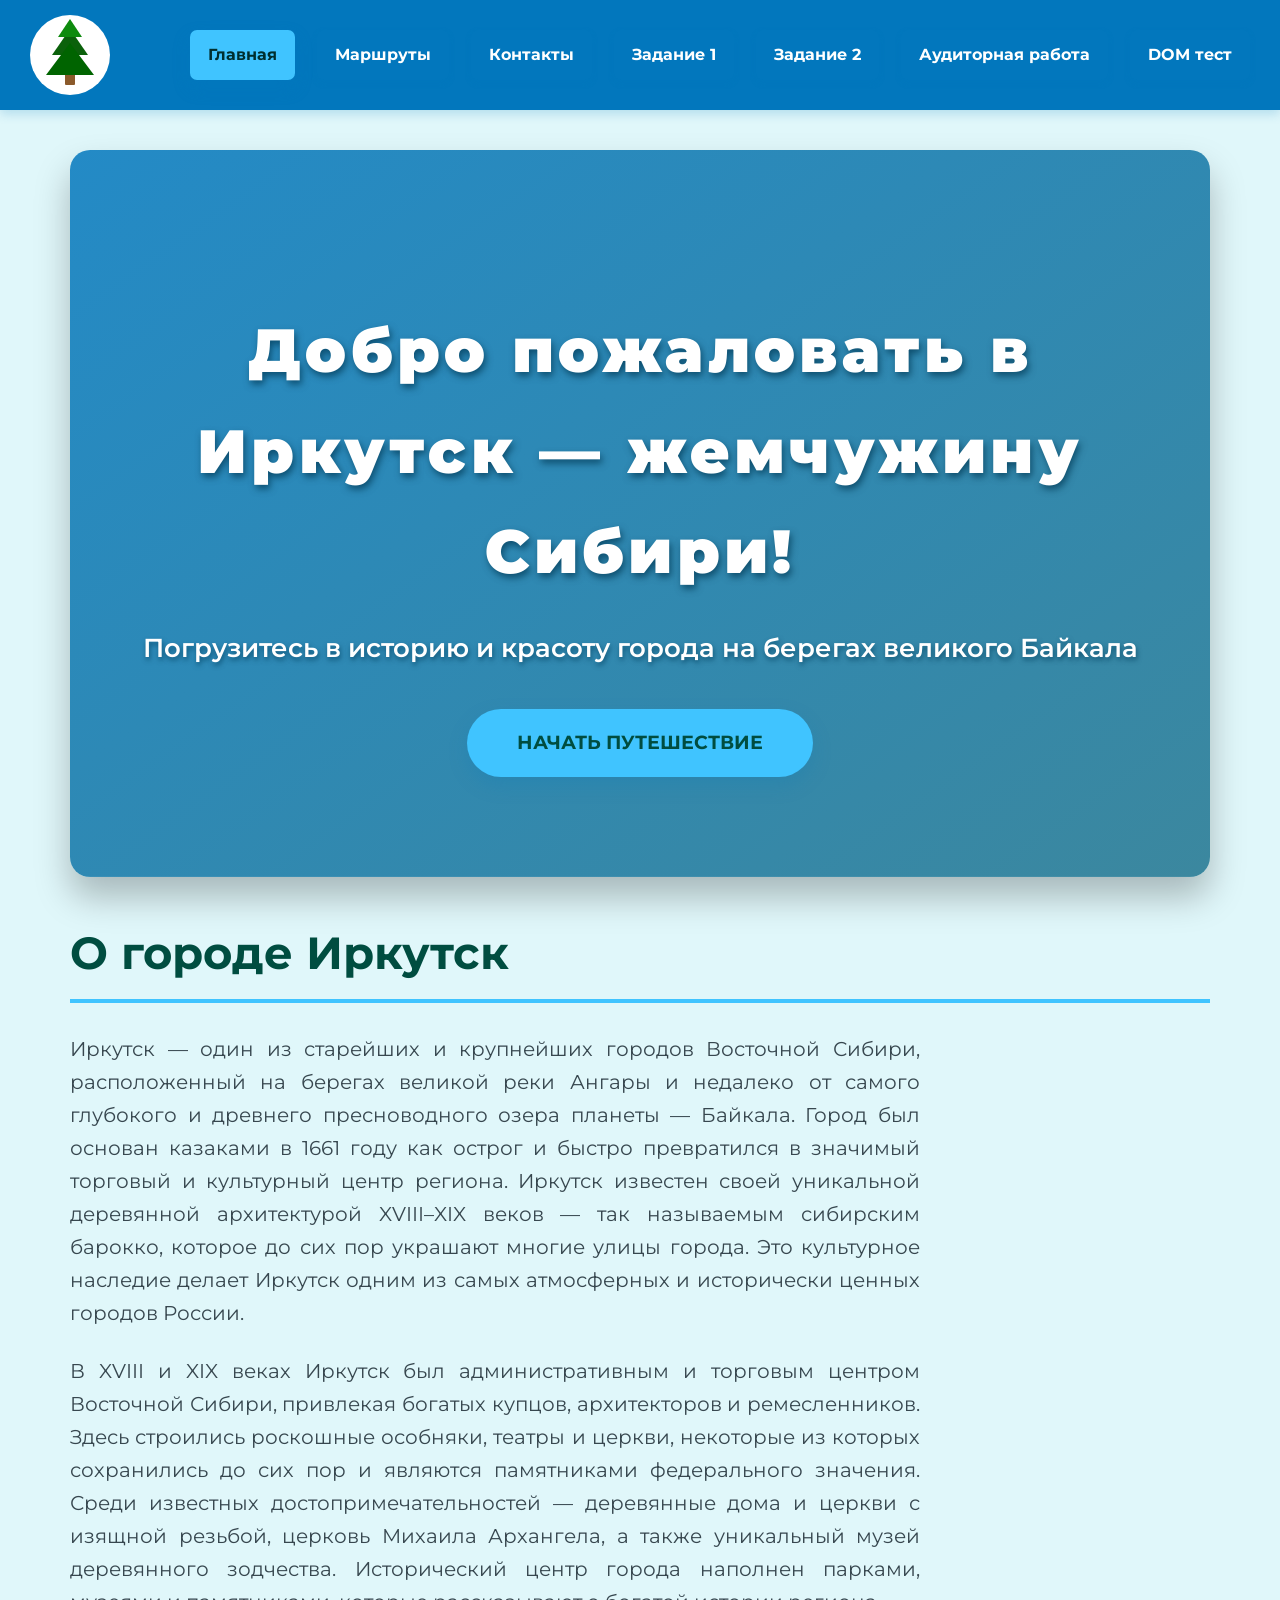
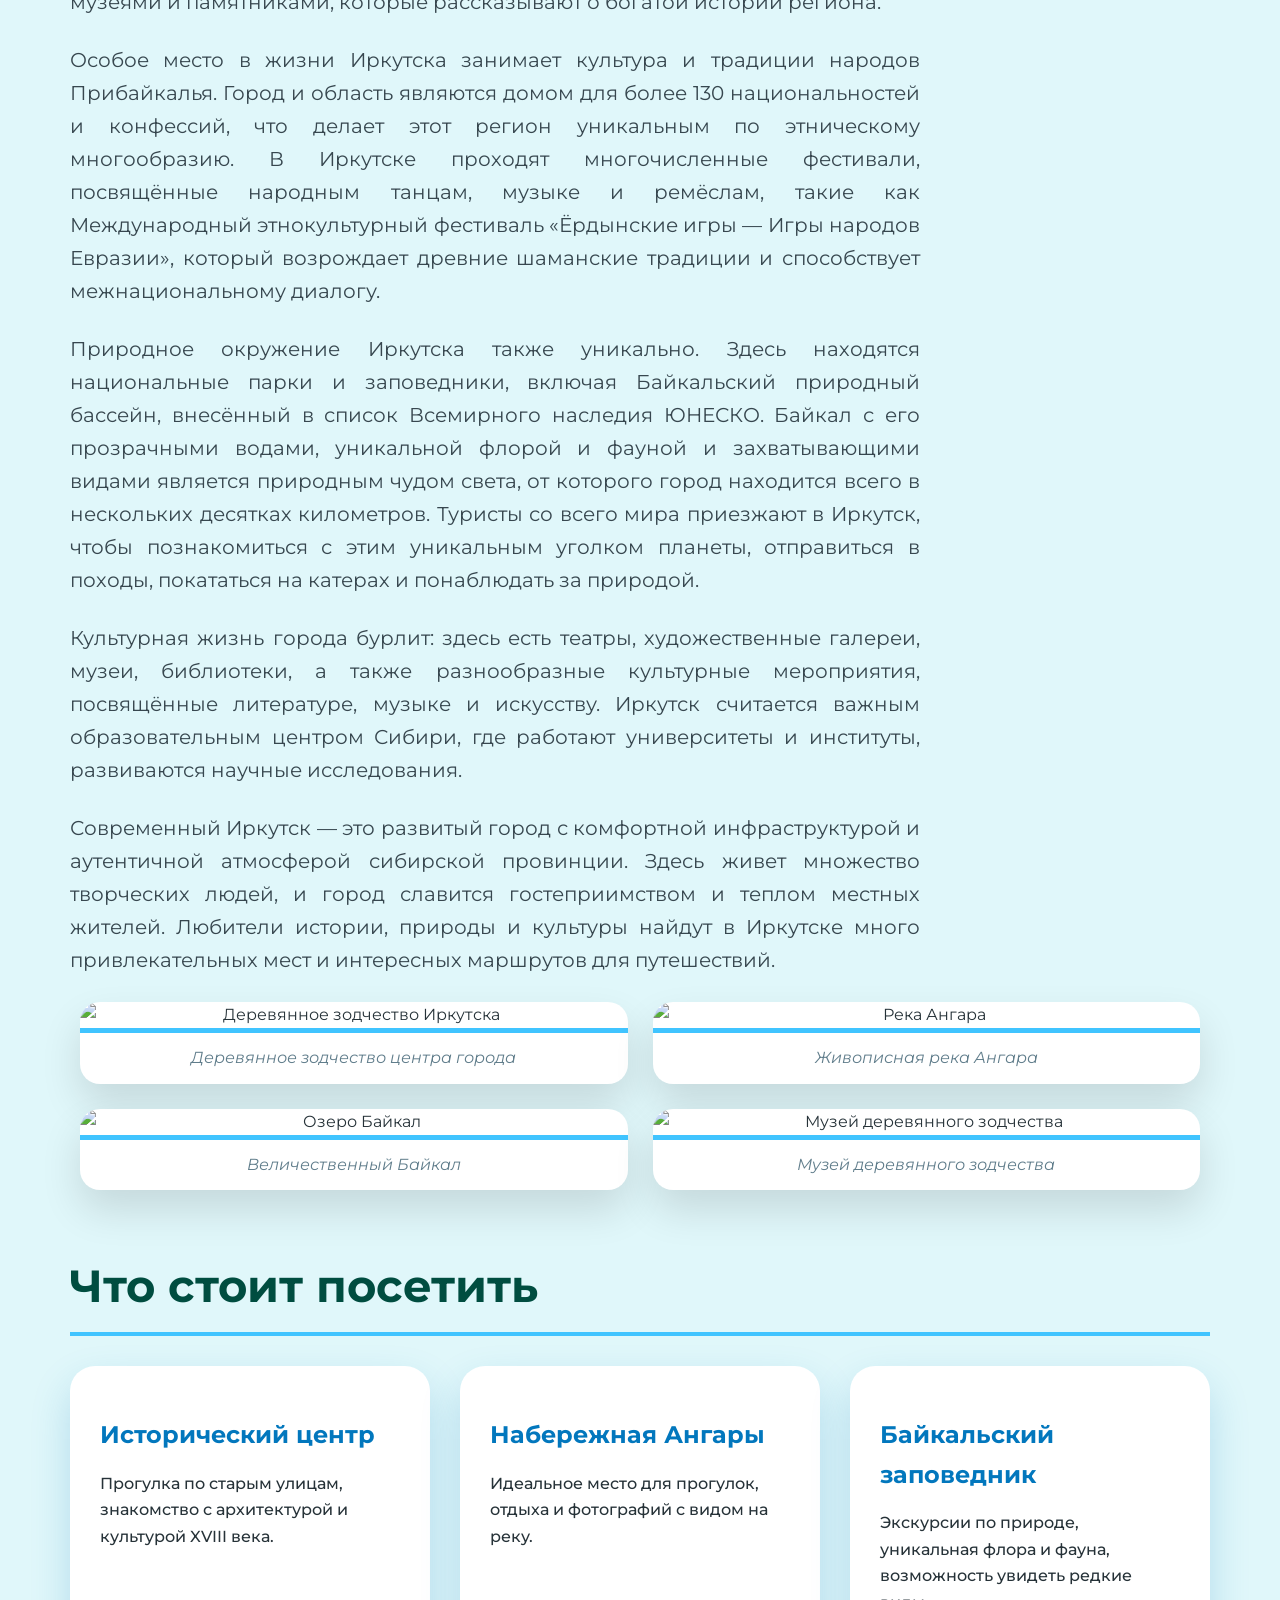
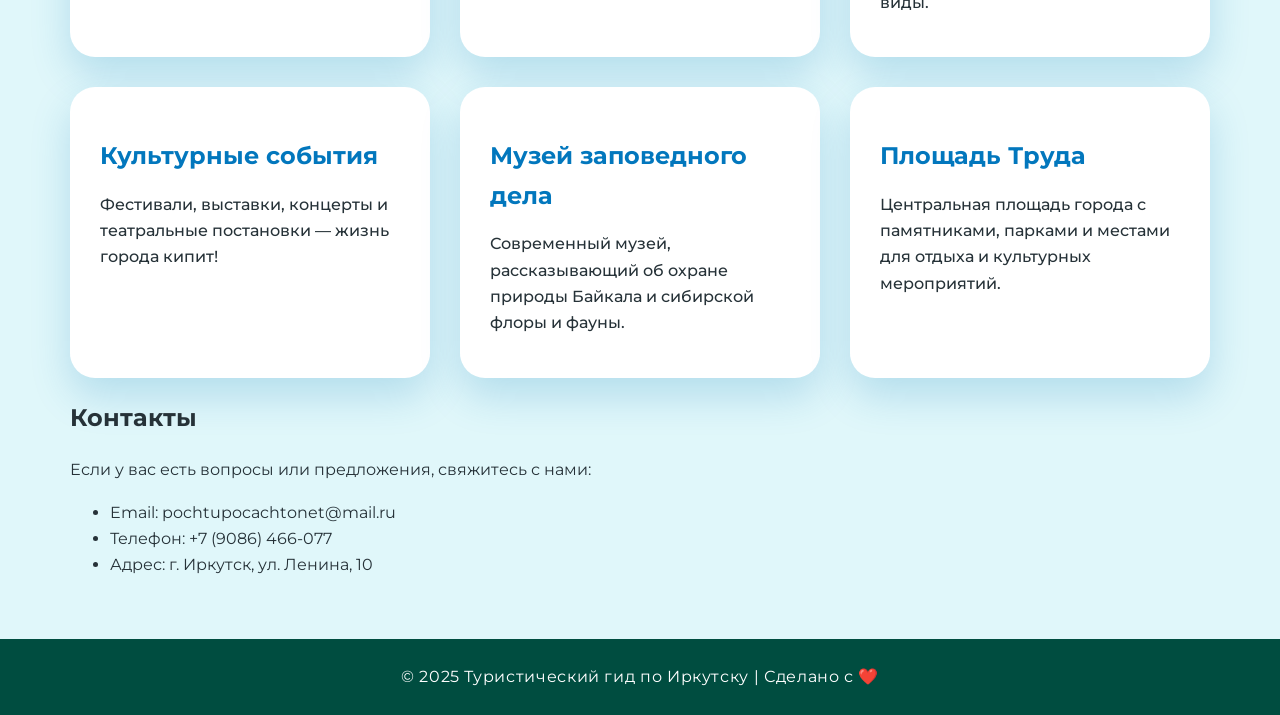
==== index.html @ 5d2752ff "Add files via upload" ====
<!DOCTYPE html>
<html lang="ru">
<head>
    <meta charset="UTF-8" />
    <meta name="viewport" content="width=device-width, initial-scale=1.0" />
    <title>Туристический гид по Иркутску</title>
    <link rel="stylesheet" href="style.css" />
    <link href="https://fonts.googleapis.com/css2?family=Montserrat:wght@400;700&display=swap" rel="stylesheet" />
</head>
<body>
    <header>
        <div class="logo" aria-label="Логотип - ёлка">
        <div class="top"></div>
        <div class="trunk"></div>
        </div>

        <nav>
            <a href="index.html" class="active">Главная</a>
            <a href="#attractions">Маршруты</a>
            <a href="#contacts">Контакты</a>
            <a href="zadanie1/index.html">Задание 1</a>
            <a href="zadanie2/index.html">Задание 2</a>
            <a href="Aud/Aud.html">Аудиторная работа</a>
            <a href="DOM/DOM.html">DOM тест</a>
        </nav>
    </header>
    
    <main>
        <section class="hero">
            <h1>Добро пожаловать в Иркутск — жемчужину Сибири!</h1>
            <p>Погрузитесь в историю и красоту города на берегах великого Байкала</p>
            <a href="#attractions" class="btn-primary">Начать путешествие</a>
        </section>
        
        <section class="intro-text">
            <h2>О городе Иркутск</h2>
            <p>Иркутск — один из старейших и крупнейших городов Восточной Сибири, расположенный на берегах великой реки Ангары и недалеко от самого глубокого и древнего пресноводного озера планеты — Байкала. Город был основан казаками в 1661 году как острог и быстро превратился в значимый торговый и культурный центр региона. Иркутск известен своей уникальной деревянной архитектурой XVIII–XIX веков — так называемым сибирским барокко, которое до сих пор украшают многие улицы города. Это культурное наследие делает Иркутск одним из самых атмосферных и исторически ценных городов России.</p>
            <p>В XVIII и XIX веках Иркутск был административным и торговым центром Восточной Сибири, привлекая богатых купцов, архитекторов и ремесленников. Здесь строились роскошные особняки, театры и церкви, некоторые из которых сохранились до сих пор и являются памятниками федерального значения. Среди известных достопримечательностей — деревянные дома и церкви с изящной резьбой, церковь Михаила Архангела, а также уникальный музей деревянного зодчества. Исторический центр города наполнен парками, музеями и памятниками, которые рассказывают о богатой истории региона.</p>
            <p>Особое место в жизни Иркутска занимает культура и традиции народов Прибайкалья. Город и область являются домом для более 130 национальностей и конфессий, что делает этот регион уникальным по этническому многообразию. В Иркутске проходят многочисленные фестивали, посвящённые народным танцам, музыке и ремёслам, такие как Международный этнокультурный фестиваль «Ёрдынские игры — Игры народов Евразии», который возрождает древние шаманские традиции и способствует межнациональному диалогу.</p>
            <p>Природное окружение Иркутска также уникально. Здесь находятся национальные парки и заповедники, включая Байкальский природный бассейн, внесённый в список Всемирного наследия ЮНЕСКО. Байкал с его прозрачными водами, уникальной флорой и фауной и захватывающими видами является природным чудом света, от которого город находится всего в нескольких десятках километров. Туристы со всего мира приезжают в Иркутск, чтобы познакомиться с этим уникальным уголком планеты, отправиться в походы, покататься на катерах и понаблюдать за природой.</p>
            <p>Культурная жизнь города бурлит: здесь есть театры, художественные галереи, музеи, библиотеки, а также разнообразные культурные мероприятия, посвящённые литературе, музыке и искусству. Иркутск считается важным образовательным центром Сибири, где работают университеты и институты, развиваются научные исследования.</p>
            <p>Современный Иркутск — это развитый город с комфортной инфраструктурой и аутентичной атмосферой сибирской провинции. Здесь живет множество творческих людей, и город славится гостеприимством и теплом местных жителей. Любители истории, природы и культуры найдут в Иркутске много привлекательных мест и интересных маршрутов для путешествий.</p> </section>
        
        <section id="attractions" class="image-gallery">
            <div class="image-wrapper">
                <img src="images/irkutsk_1.jpg" alt="Деревянное зодчество Иркутска" />
                <figcaption>Деревянное зодчество центра города</figcaption>
            </div>
            <div class="image-wrapper">
                <img src="images/angara_river.jpg" alt="Река Ангара" />
                <figcaption>Живописная река Ангара</figcaption>
            </div>
            <div class="image-wrapper">
                <img src="images/baikal_lake.jpg" alt="Озеро Байкал" />
                <figcaption>Величественный Байкал</figcaption>
            </div>
            <div class="image-wrapper">
                <img src="images/irkutsk_museum.jpg" alt="Музей деревянного зодчества" />
                <figcaption>Музей деревянного зодчества</figcaption>
            </div>
        </section>

        <section class="highlights">
            <h2>Что стоит посетить</h2>
            <div class="cards">
                <article class="card">
                    <h3>Исторический центр</h3>
                    <p>Прогулка по старым улицам, знакомство с архитектурой и культурой XVIII века.</p>
                </article>
                <article class="card">
                    <h3>Набережная Ангары</h3>
                    <p>Идеальное место для прогулок, отдыха и фотографий с видом на реку.</p>
                </article>
                <article class="card">
                    <h3>Байкальский заповедник</h3>
                    <p>Экскурсии по природе, уникальная флора и фауна, возможность увидеть редкие виды.</p>
                </article>
                <article class="card">
                    <h3>Культурные события</h3>
                    <p>Фестивали, выставки, концерты и театральные постановки — жизнь города кипит!</p>
                </article>
                <article class="card">
                    <h3>Музей заповедного дела</h3>
                    <p>Современный музей, рассказывающий об охране природы Байкала и сибирской флоры и фауны.</p>
                </article>
                <article class="card">
                    <h3>Площадь Труда</h3>
                    <p>Центральная площадь города с памятниками, парками и местами для отдыха и культурных мероприятий.</p>
                </article>
            </div>
        </section>

        <section id="contacts" class="contacts-section">
            <h2>Контакты</h2>
            <p>Если у вас есть вопросы или предложения, свяжитесь с нами:</p>
            <ul>
                <li>Email: pochtupocachtonet@mail.ru</li>
                <li>Телефон: +7 (9086) 466-077</li>
                <li>Адрес: г. Иркутск, ул. Ленина, 10</li>
            </ul>
        </section>
    </main>

    <footer>
        © 2025 Туристический гид по Иркутску | Сделано с ❤️
    </footer>
</body>
</html>
---- style.css ----
html {
    scroll-behavior: smooth;
}


:root {
    --color-primary: #0277bd;
    --color-primary-light: #40c4ff;
    --color-secondary: #004d40;
    --color-background: #e0f7fa;
    --color-white: #ffffff;
    --shadow-light: rgba(2, 119, 189, 0.2);
    --shadow-strong: rgba(2, 119, 189, 0.4);
}

body {
    font-family: 'Montserrat', sans-serif;
    background: var(--color-background);
    margin: 0; 
    padding: 0;
    color: #263238;
    line-height: 1.65;
}

header {
    background: var(--color-primary);
    color: var(--color-white);
    padding: 15px 30px;
    position: sticky;
    top: 0;
    display: flex;
    justify-content: space-between;
    align-items: center;
    box-shadow: 0 4px 10px var(--shadow-light);
    transition: background-color 0.3s ease;
    z-index: 10;
}

header.scrolled {
    background-color: #01579b;
    box-shadow: 0 8px 15px var(--shadow-strong);
}

.logo {
    width: 80px;
    height: 80px;
    flex-shrink: 0;
    position: relative;
    background: white;
    border-radius: 50%;
    display: flex;
    justify-content: center;
    align-items: center;
}

.logo::before {
    content: '';
    position: absolute;
    left: 50%;
    bottom: 20px;
    transform: translateX(-50%);
    border-left: 24px solid transparent;
    border-right: 24px solid transparent;
    border-bottom: 32px solid #006400;
    z-index: 3;
}

.logo::after {
    content: '';
    position: absolute;
    left: 50%;
    bottom: 40px;
    transform: translateX(-50%);
    border-left: 18px solid transparent;
    border-right: 18px solid transparent;
    border-bottom: 26px solid #0b610b;
    z-index: 2;
}

.logo .top {
    position: absolute;
    left: 50%;
    bottom: 58px;
    transform: translateX(-50%);
    width: 0;
    height: 0;
    border-left: 12px solid transparent;
    border-right: 12px solid transparent;
    border-bottom: 18px solid #0e8b0e;
    z-index: 4;
}

.logo .trunk {
    position: absolute;
    left: 50%;
    bottom: 10px;
    transform: translateX(-50%);
    width: 10px;
    height: 16px;
    background: #8b5a2b;
    border-radius: 1px;
    z-index: 1;
}

nav {
    display: flex;
    gap: 22px;
}

nav a {
    color: var(--color-white);
    text-decoration: none;
    font-weight: 700;
    padding: 12px 18px;
    border-radius: 7px;
    box-shadow: 0 3px 6px var(--shadow-light);
    transition: background-color 0.3s ease, box-shadow 0.3s ease;
}

nav a:hover, nav a.active {
    background: var(--color-primary-light);
    box-shadow: 0 8px 16px var(--shadow-strong);
    color: #002f2f;
}

main {
    max-width: 1140px;
    margin: 40px auto;
    padding: 0 25px;
}

.hero {
    background-image: linear-gradient(145deg, rgba(2,119,189,0.85), rgba(4,98,128,0.75)), url('images/baikal_lake.jpg');
    background-size: cover;
    background-position: center;
    border-radius: 20px;
    color: var(--color-white);
    padding: 100px 40px;
    text-align: center;
    box-shadow: 0 20px 35px rgba(0, 0, 0, 0.25);
    margin-bottom: 40px;
}

.hero h1 {
    font-size: 3.8rem;
    font-weight: 900;
    letter-spacing: 0.07em;
    margin-bottom: 20px;
    text-shadow: 2px 4px 7px rgba(2, 55, 83, 0.7);
}

.hero p {
    font-size: 1.6rem;
    font-weight: 600;
    margin-bottom: 40px;
    text-shadow: 1.5px 3px 5px rgba(3, 63, 94, 0.7);
}

.btn-primary {
    background-color: var(--color-primary-light);
    color: #004d40;
    padding: 18px 50px;
    font-size: 1.2rem;
    font-weight: 700;
    border-radius: 90px;
    box-shadow: 0 8px 20px var(--shadow-light);
    text-transform: uppercase;
    transition: background-color 0.3s ease, box-shadow 0.3s ease;
    text-decoration: none;
    display: inline-block;
}

.btn-primary:hover {
    background-color: #0091ea;
    box-shadow: 0 12px 30px rgba(0, 145, 234, 0.6);
}

.intro-text h2, .highlights h2 {
    font-size: 2.8rem;
    color: var(--color-secondary);
    border-bottom: 4px solid var(--color-primary-light);
    padding-bottom: 8px;
    margin-bottom: 30px;
}
.intro-text p {
    font-size: 1.25rem;
    max-width: 850px;
    margin-bottom: 25px;
    text-align: justify;
    color: #37474f;
}

.image-gallery {
    display: flex;
    flex-wrap: wrap;
    gap: 25px;
    justify-content: center;
    margin-bottom: 60px;
}

.image-wrapper {
    width: 48%;
    border-radius: 20px;
    overflow: hidden;
    box-shadow: 0 20px 40px rgba(0,0,0,0.12);
    background: white;
    text-align: center;
    transition: transform 0.35s ease;
}

.image-wrapper:hover {
    transform: scale(1.04);
}

.image-wrapper img {
    width: 100%;
    display: block;
    border-bottom: 5px solid var(--color-primary-light);
}

.image-wrapper figcaption {
    padding: 12px 0;
    font-style: italic;
    font-size: 1rem;
    color: #607d8b;
}

.highlights .cards {
    display: grid;
    grid-template-columns: repeat(auto-fit, minmax(280px, 1fr));
    gap: 30px;
}

.card {
    background-color: var(--color-white);
    border-radius: 25px;
    box-shadow: 0 18px 40px rgba(0, 121, 184, 0.2);
    padding: 25px 30px;
    font-weight: 500;
    color: #263238;
    transition: box-shadow 0.3s ease, transform 0.3s ease;
}

.card:hover {
    transform: translateY(-8px);
    box-shadow: 0 28px 60px rgba(0, 121, 184, 0.35);
}

.card h3 {
    font-weight: 700;
    font-size: 1.5rem;
    margin-bottom: 15px;
    color: var(--color-primary);
}

footer {
    background-color: var(--color-secondary);
    color: var(--color-white);
    text-align: center;
    padding: 25px 10px;
    font-size: 1rem;
    letter-spacing: 0.04em;
    margin-top: 60px;
}

@media (max-width: 768px) {
    .logo {
        transform: scale(0.85);
    }
    
    header {
        padding: 12px 20px;
        flex-wrap: wrap;
        gap: 10px;
    }
    
    nav {
        flex-wrap: wrap;
        justify-content: center;
        gap: 10px;
    }
    
    nav a {
        padding: 10px 15px;
        font-size: 0.9rem;
    }
    
    .hero {
        padding: 60px 25px;
        border-radius: 15px;
        margin: 0 5px;
    }
    
    .hero h1 {
        font-size: clamp(2rem, 5vw, 2.5rem);
    }
    
    .hero p {
        font-size: clamp(1.1rem, 4vw, 1.3rem);
    }
    
    .btn-primary {
        padding: 15px 30px;
        font-size: 1rem;
    }
    
    main {
        padding: 0 15px;
        margin: 20px auto;
    }
    
    .intro-text h2, .highlights h2 {
        font-size: clamp(1.8rem, 6vw, 2.2rem);
    }
    
    .image-wrapper {
        width: 100%;
    }
    
    .highlights .cards {
        grid-template-columns: 1fr;
        gap: 20px;
    }
    
    .card {
        padding: 20px;
    }
}

@media (max-width: 480px) {
    .logo {
        transform: scale(0.72);
    }
    
    header {
        flex-direction: column;
        gap: 15px;
        padding: 15px;
    }
    
    nav {
        order: 3;
        width: 100%;
        justify-content: center;
    }
    
    .hero {
        padding: 40px 20px;
        margin: 0 10px;
    }
    
    footer {
        padding: 20px 15px;
        font-size: 0.9rem;
    }
}

@media (max-width: 360px) {
    .logo {
        transform: scale(0.65);
    }
    
    nav {
        gap: 8px;
    }
    
    nav a {
        padding: 8px 12px;
        font-size: 0.85rem;
    }
}
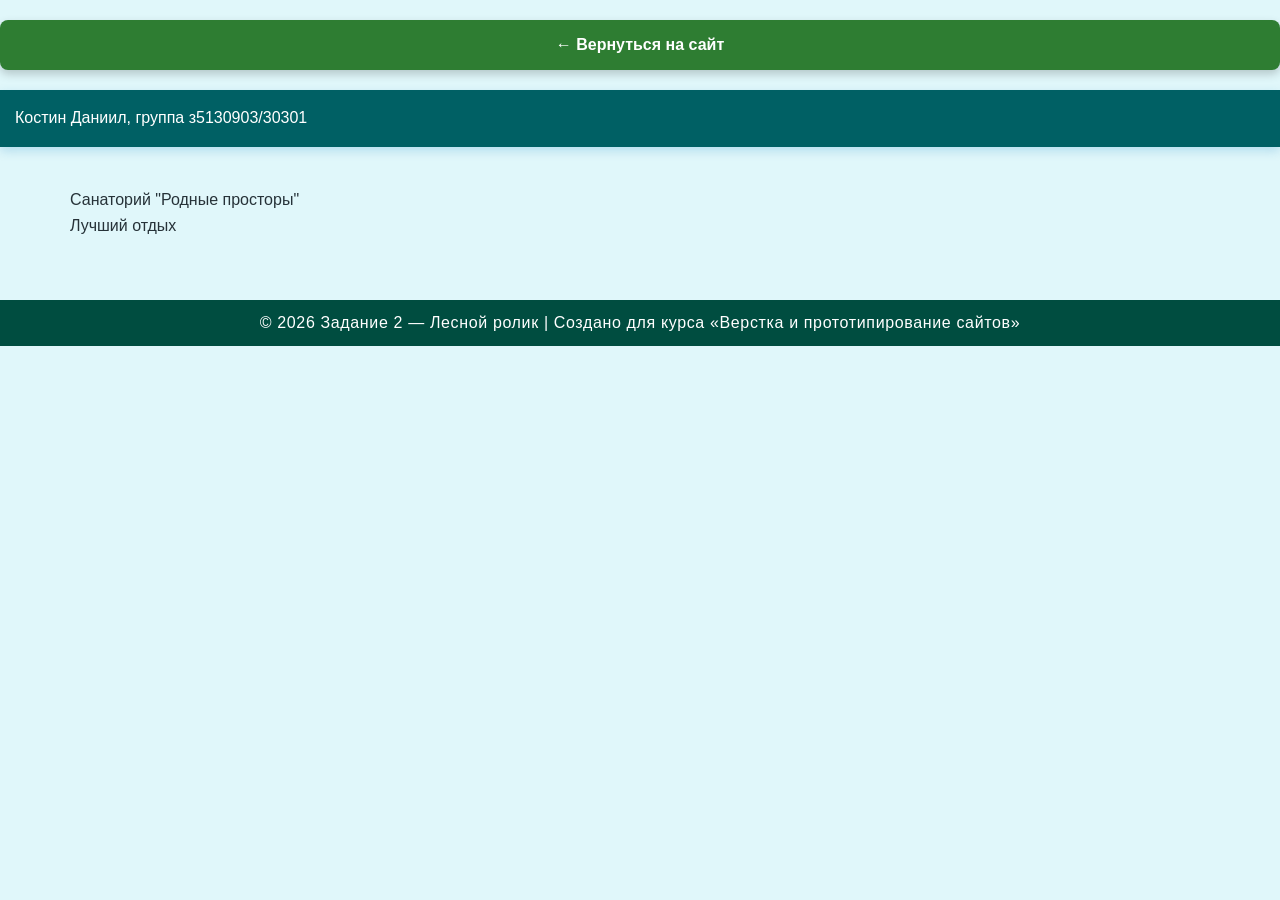
==== commit 08015595: "zadanie_3_index.html" ====
--- a/index.html
+++ b/index.html
@@ -1,108 +1,82 @@
 <!DOCTYPE html>
 <html lang="ru">
 <head>
-    <meta charset="UTF-8" />
-    <meta name="viewport" content="width=device-width, initial-scale=1.0" />
-    <title>Туристический гид по Иркутску</title>
-    <link rel="stylesheet" href="style.css" />
-    <link href="https://fonts.googleapis.com/css2?family=Montserrat:wght@400;700&display=swap" rel="stylesheet" />
+  <meta charset="UTF-8" />
+  <meta name="viewport" content="width=device-width, initial-scale=1.0" />
+  <title>Задание 2 — Лесной ролик</title>
+  
+  <!-- ========== СТИЛИ ДЛЯ КНОПКИ ВОЗВРАТА ========== -->
+  <style>
+    /* Кнопка возврата на главную страницу (такой же стиль как в задании 1) */
+    .back-button {
+      display: block;                    /* Чтобы занимала всю ширину */
+      margin: 20px auto;                 /* Центрирование по горизонтали */
+      padding: 12px 24px;                /* Внутренние отступы */
+      background: #2e7d32;                /* Темно-зеленый */
+      color: white;                       /* Белый текст */
+      text-decoration: none;              /* Убираем подчеркивание */
+      font-weight: 700;                   /* Жирный */
+      border-radius: 8px;                 /* Скругление */
+      text-align: center;                 /* Текст по центру */
+      box-shadow: 0 4px 10px rgba(0, 0, 0, 0.2);  /* Тень */
+      transition: background 0.3s ease;   /* Плавное изменение */
+    }
+    .back-button:hover {
+      background: #1b5e20;                /* Темнее при наведении */
+    }
+  </style>
+  
+  <!-- Подключаем внешний CSS-файл со всеми стилями сцены -->
+  <link rel="stylesheet" href="style.css" />
 </head>
+
 <body>
-    <header>
-        <div class="logo" aria-label="Логотип - ёлка">
-        <div class="top"></div>
-        <div class="trunk"></div>
-        </div>
+  <!-- КНОПКА ВОЗВРАТА НА ГЛАВНУЮ -->
+  <a href="../index.html" class="back-button">← Вернуться на сайт</a>
 
-        <nav>
-            <a href="index.html" class="active">Главная</a>
-            <a href="#attractions">Маршруты</a>
-            <a href="#contacts">Контакты</a>
-            <a href="zadanie1/index.html">Задание 1</a>
-            <a href="zadanie2/index.html">Задание 2</a>
-            <a href="Aud/Aud.html">Аудиторная работа</a>
-            <a href="DOM/DOM.html">DOM тест</a>
-        </nav>
-    </header>
-    
-    <main>
-        <section class="hero">
-            <h1>Добро пожаловать в Иркутск — жемчужину Сибири!</h1>
-            <p>Погрузитесь в историю и красоту города на берегах великого Байкала</p>
-            <a href="#attractions" class="btn-primary">Начать путешествие</a>
-        </section>
-        
-        <section class="intro-text">
-            <h2>О городе Иркутск</h2>
-            <p>Иркутск — один из старейших и крупнейших городов Восточной Сибири, расположенный на берегах великой реки Ангары и недалеко от самого глубокого и древнего пресноводного озера планеты — Байкала. Город был основан казаками в 1661 году как острог и быстро превратился в значимый торговый и культурный центр региона. Иркутск известен своей уникальной деревянной архитектурой XVIII–XIX веков — так называемым сибирским барокко, которое до сих пор украшают многие улицы города. Это культурное наследие делает Иркутск одним из самых атмосферных и исторически ценных городов России.</p>
-            <p>В XVIII и XIX веках Иркутск был административным и торговым центром Восточной Сибири, привлекая богатых купцов, архитекторов и ремесленников. Здесь строились роскошные особняки, театры и церкви, некоторые из которых сохранились до сих пор и являются памятниками федерального значения. Среди известных достопримечательностей — деревянные дома и церкви с изящной резьбой, церковь Михаила Архангела, а также уникальный музей деревянного зодчества. Исторический центр города наполнен парками, музеями и памятниками, которые рассказывают о богатой истории региона.</p>
-            <p>Особое место в жизни Иркутска занимает культура и традиции народов Прибайкалья. Город и область являются домом для более 130 национальностей и конфессий, что делает этот регион уникальным по этническому многообразию. В Иркутске проходят многочисленные фестивали, посвящённые народным танцам, музыке и ремёслам, такие как Международный этнокультурный фестиваль «Ёрдынские игры — Игры народов Евразии», который возрождает древние шаманские традиции и способствует межнациональному диалогу.</p>
-            <p>Природное окружение Иркутска также уникально. Здесь находятся национальные парки и заповедники, включая Байкальский природный бассейн, внесённый в список Всемирного наследия ЮНЕСКО. Байкал с его прозрачными водами, уникальной флорой и фауной и захватывающими видами является природным чудом света, от которого город находится всего в нескольких десятках километров. Туристы со всего мира приезжают в Иркутск, чтобы познакомиться с этим уникальным уголком планеты, отправиться в походы, покататься на катерах и понаблюдать за природой.</p>
-            <p>Культурная жизнь города бурлит: здесь есть театры, художественные галереи, музеи, библиотеки, а также разнообразные культурные мероприятия, посвящённые литературе, музыке и искусству. Иркутск считается важным образовательным центром Сибири, где работают университеты и институты, развиваются научные исследования.</p>
-            <p>Современный Иркутск — это развитый город с комфортной инфраструктурой и аутентичной атмосферой сибирской провинции. Здесь живет множество творческих людей, и город славится гостеприимством и теплом местных жителей. Любители истории, природы и культуры найдут в Иркутске много привлекательных мест и интересных маршрутов для путешествий.</p> </section>
-        
-        <section id="attractions" class="image-gallery">
-            <div class="image-wrapper">
-                <img src="images/irkutsk_1.jpg" alt="Деревянное зодчество Иркутска" />
-                <figcaption>Деревянное зодчество центра города</figcaption>
-            </div>
-            <div class="image-wrapper">
-                <img src="images/angara_river.jpg" alt="Река Ангара" />
-                <figcaption>Живописная река Ангара</figcaption>
-            </div>
-            <div class="image-wrapper">
-                <img src="images/baikal_lake.jpg" alt="Озеро Байкал" />
-                <figcaption>Величественный Байкал</figcaption>
-            </div>
-            <div class="image-wrapper">
-                <img src="images/irkutsk_museum.jpg" alt="Музей деревянного зодчества" />
-                <figcaption>Музей деревянного зодчества</figcaption>
-            </div>
-        </section>
+  <!-- ШАПКА С ИНФОРМАЦИЕЙ О СТУДЕНТЕ -->
+  <header style="text-align: center; padding: 15px; background: #006064; color: white;">
+    Костин Даниил, группа з5130903/30301
+  </header>
 
-        <section class="highlights">
-            <h2>Что стоит посетить</h2>
-            <div class="cards">
-                <article class="card">
-                    <h3>Исторический центр</h3>
-                    <p>Прогулка по старым улицам, знакомство с архитектурой и культурой XVIII века.</p>
-                </article>
-                <article class="card">
-                    <h3>Набережная Ангары</h3>
-                    <p>Идеальное место для прогулок, отдыха и фотографий с видом на реку.</p>
-                </article>
-                <article class="card">
-                    <h3>Байкальский заповедник</h3>
-                    <p>Экскурсии по природе, уникальная флора и фауна, возможность увидеть редкие виды.</p>
-                </article>
-                <article class="card">
-                    <h3>Культурные события</h3>
-                    <p>Фестивали, выставки, концерты и театральные постановки — жизнь города кипит!</p>
-                </article>
-                <article class="card">
-                    <h3>Музей заповедного дела</h3>
-                    <p>Современный музей, рассказывающий об охране природы Байкала и сибирской флоры и фауны.</p>
-                </article>
-                <article class="card">
-                    <h3>Площадь Труда</h3>
-                    <p>Центральная площадь города с памятниками, парками и местами для отдыха и культурных мероприятий.</p>
-                </article>
-            </div>
-        </section>
+  <!-- ОСНОВНОЙ КОНТЕНТ -->
+  <main>
+    <!-- ========== КОНТЕЙНЕР СЦЕНЫ ========== -->
+    <!-- Все элементы позиционируются относительно этого блока -->
+    <!-- Именно на него навешиваются :hover и :active эффекты -->
+    <div class="scene" id="scene">
+      
+      <!-- ========== ФОН ========== -->
+      <!-- Изображение леса (самый нижний слой) -->
+      <div class="background"></div>
 
-        <section id="contacts" class="contacts-section">
-            <h2>Контакты</h2>
-            <p>Если у вас есть вопросы или предложения, свяжитесь с нами:</p>
-            <ul>
-                <li>Email: pochtupocachtonet@mail.ru</li>
-                <li>Телефон: +7 (9086) 466-077</li>
-                <li>Адрес: г. Иркутск, ул. Ленина, 10</li>
-            </ul>
-        </section>
-    </main>
+      <!-- ========== ОБЛАКА ========== -->
+      <!-- Два облака, которые появляются при наведении -->
+      <div class="cloud cloud1"></div>
+      <div class="cloud cloud2"></div>
 
-    <footer>
-        © 2025 Туристический гид по Иркутску | Сделано с ❤️
-    </footer>
+      <!-- ========== ДЕРЕВО (ЁЛКА) ========== -->
+      <!-- Качается при наведении -->
+      <div class="tree"></div>
+
+      <!-- ========== ЛИСА ========== -->
+      <!-- Выбегает при наведении -->
+      <div class="fox"></div>
+
+      <!-- ========== СОЛНЦЕ ========== -->
+      <!-- Появляется и катится при нажатии -->
+      <div class="sun"></div>
+
+      <!-- ========== ТЕКСТОВЫЕ ПОДСКАЗКИ ========== -->
+      <!-- Два текста, переключаются при наведении/нажатии -->
+      <div class="label label-hover">Санаторий "Родные просторы"</div>
+      <div class="label label-active">Лучший отдых</div>
+    </div>
+  </main>
+
+  <!-- ПОДВАЛ -->
+  <footer style="text-align: center; padding: 10px; background: #004d40; color: white;">
+    © 2026 Задание 2 — Лесной ролик | Создано для курса «Верстка и прототипирование сайтов»
+  </footer>
 </body>
-</html>+</html>
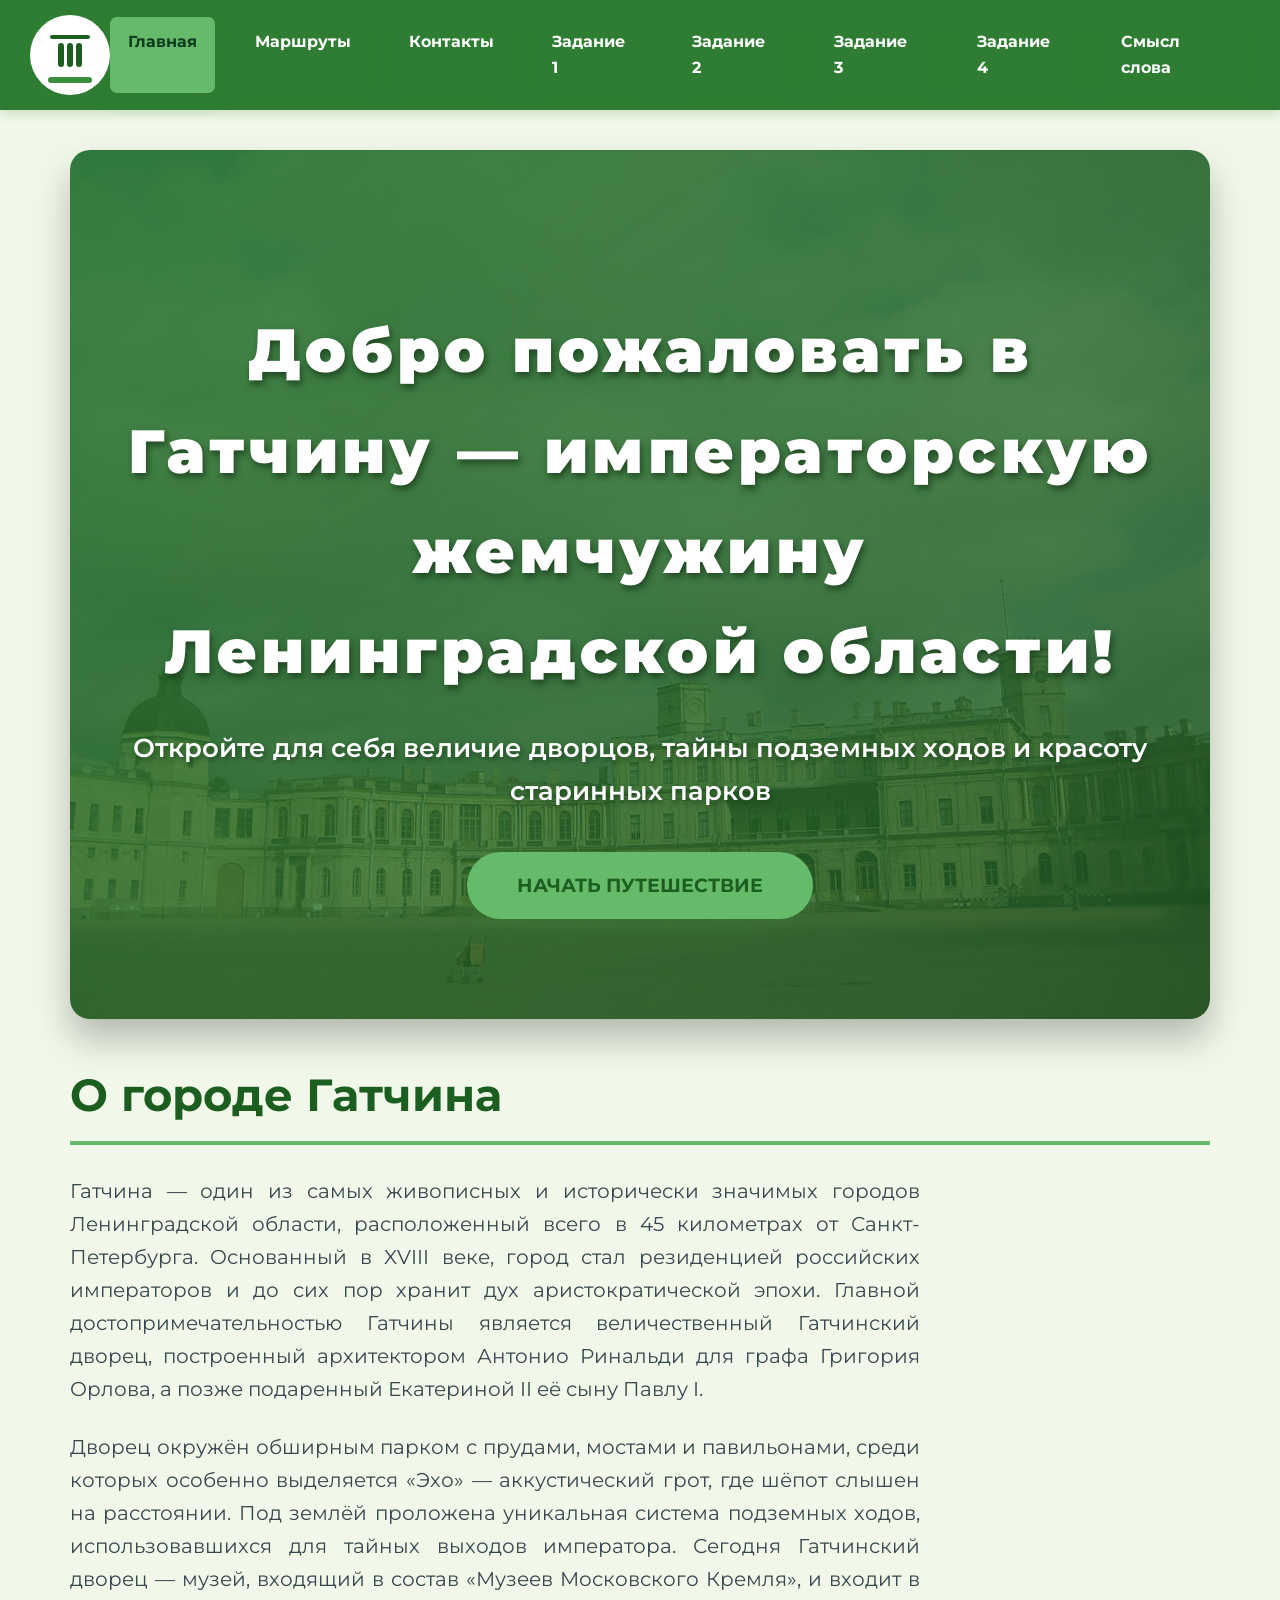
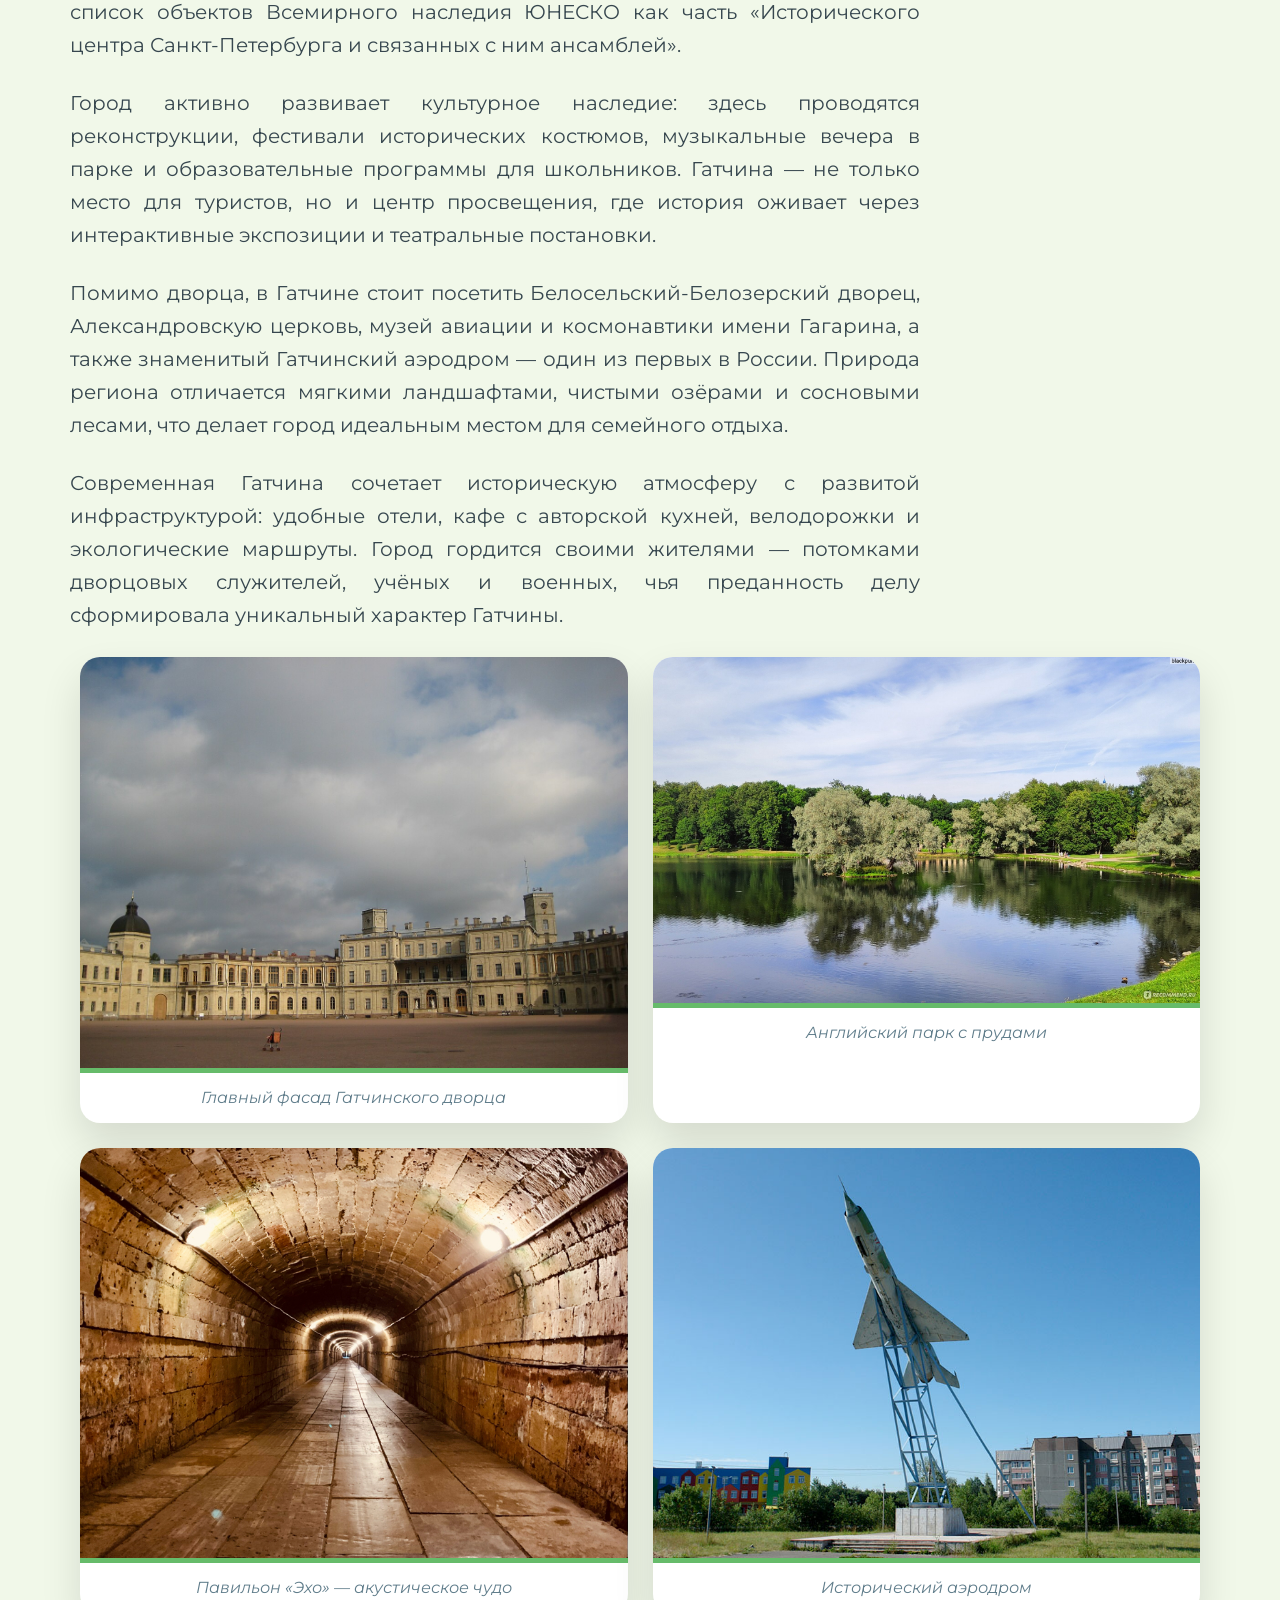
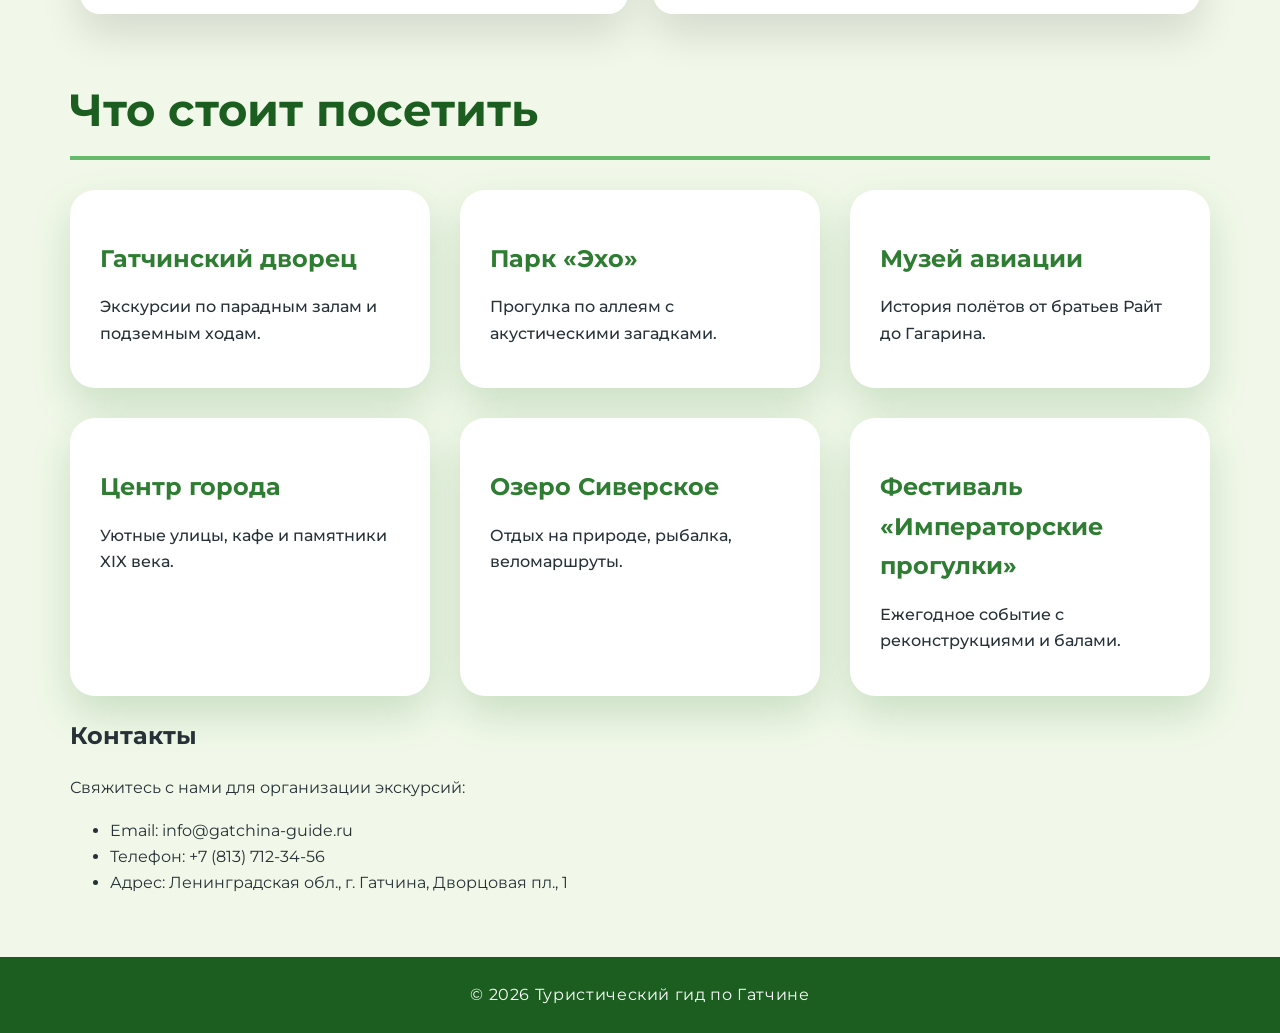
==== commit 916d5b84: "Add files via upload" ====
--- a/index.html
+++ b/index.html
@@ -3,80 +3,85 @@
 <head>
   <meta charset="UTF-8" />
   <meta name="viewport" content="width=device-width, initial-scale=1.0" />
-  <title>Задание 2 — Лесной ролик</title>
-  
-  <!-- ========== СТИЛИ ДЛЯ КНОПКИ ВОЗВРАТА ========== -->
-  <style>
-    /* Кнопка возврата на главную страницу (такой же стиль как в задании 1) */
-    .back-button {
-      display: block;                    /* Чтобы занимала всю ширину */
-      margin: 20px auto;                 /* Центрирование по горизонтали */
-      padding: 12px 24px;                /* Внутренние отступы */
-      background: #2e7d32;                /* Темно-зеленый */
-      color: white;                       /* Белый текст */
-      text-decoration: none;              /* Убираем подчеркивание */
-      font-weight: 700;                   /* Жирный */
-      border-radius: 8px;                 /* Скругление */
-      text-align: center;                 /* Текст по центру */
-      box-shadow: 0 4px 10px rgba(0, 0, 0, 0.2);  /* Тень */
-      transition: background 0.3s ease;   /* Плавное изменение */
-    }
-    .back-button:hover {
-      background: #1b5e20;                /* Темнее при наведении */
-    }
-  </style>
-  
-  <!-- Подключаем внешний CSS-файл со всеми стилями сцены -->
+  <title>Туристический гид по Гатчине</title>
+  <link href="https://fonts.googleapis.com/css2?family=Montserrat:wght@400;700&display=swap" rel="stylesheet" />
   <link rel="stylesheet" href="style.css" />
 </head>
-
 <body>
-  <!-- КНОПКА ВОЗВРАТА НА ГЛАВНУЮ -->
-  <a href="../index.html" class="back-button">← Вернуться на сайт</a>
-
-  <!-- ШАПКА С ИНФОРМАЦИЕЙ О СТУДЕНТЕ -->
-  <header style="text-align: center; padding: 15px; background: #006064; color: white;">
-    Костин Даниил, группа з5130903/30301
+  <header>
+    <div class="logo" aria-label="Логотип — Гатчинский дворец">
+      <div class="column left"></div>
+      <div class="column center"></div>
+      <div class="column right"></div>
+      <div class="roof"></div>
+      <div class="park"></div>
+    </div>
+    <nav>
+      <a href="index.html" class="active">Главная</a>
+      <a href="#attractions">Маршруты</a>
+      <a href="#contacts">Контакты</a>
+      <a href="zadanie1/index.html">Задание 1</a>
+      <a href="zadanie2/index.html">Задание 2</a>
+      <a href="zadanie3/index.html">Задание 3</a>
+      <a href="zadanie4/index.html">Задание 4</a>
+      <a href="Game_Kostin_SmyslSlova/index.html">Смысл слова</a>
+    </nav>
   </header>
-
-  <!-- ОСНОВНОЙ КОНТЕНТ -->
   <main>
-    <!-- ========== КОНТЕЙНЕР СЦЕНЫ ========== -->
-    <!-- Все элементы позиционируются относительно этого блока -->
-    <!-- Именно на него навешиваются :hover и :active эффекты -->
-    <div class="scene" id="scene">
-      
-      <!-- ========== ФОН ========== -->
-      <!-- Изображение леса (самый нижний слой) -->
-      <div class="background"></div>
-
-      <!-- ========== ОБЛАКА ========== -->
-      <!-- Два облака, которые появляются при наведении -->
-      <div class="cloud cloud1"></div>
-      <div class="cloud cloud2"></div>
-
-      <!-- ========== ДЕРЕВО (ЁЛКА) ========== -->
-      <!-- Качается при наведении -->
-      <div class="tree"></div>
-
-      <!-- ========== ЛИСА ========== -->
-      <!-- Выбегает при наведении -->
-      <div class="fox"></div>
-
-      <!-- ========== СОЛНЦЕ ========== -->
-      <!-- Появляется и катится при нажатии -->
-      <div class="sun"></div>
-
-      <!-- ========== ТЕКСТОВЫЕ ПОДСКАЗКИ ========== -->
-      <!-- Два текста, переключаются при наведении/нажатии -->
-      <div class="label label-hover">Санаторий "Родные просторы"</div>
-      <div class="label label-active">Лучший отдых</div>
-    </div>
+    <section class="hero">
+      <h1>Добро пожаловать в Гатчину — императорскую жемчужину Ленинградской области!</h1>
+      <p>Откройте для себя величие дворцов, тайны подземных ходов и красоту старинных парков</p>
+      <a href="#attractions" class="btn-primary">Начать путешествие</a>
+    </section>
+    <section class="intro-text">
+      <h2>О городе Гатчина</h2>
+      <p>Гатчина — один из самых живописных и исторически значимых городов Ленинградской области, расположенный всего в 45 километрах от Санкт-Петербурга. Основанный в XVIII веке, город стал резиденцией российских императоров и до сих пор хранит дух аристократической эпохи. Главной достопримечательностью Гатчины является величественный Гатчинский дворец, построенный архитектором Антонио Ринальди для графа Григория Орлова, а позже подаренный Екатериной II её сыну Павлу I.</p>
+      <p>Дворец окружён обширным парком с прудами, мостами и павильонами, среди которых особенно выделяется «Эхо» — аккустический грот, где шёпот слышен на расстоянии. Под землёй проложена уникальная система подземных ходов, использовавшихся для тайных выходов императора. Сегодня Гатчинский дворец — музей, входящий в состав «Музеев Московского Кремля», и входит в список объектов Всемирного наследия ЮНЕСКО как часть «Исторического центра Санкт-Петербурга и связанных с ним ансамблей».</p>
+      <p>Город активно развивает культурное наследие: здесь проводятся реконструкции, фестивали исторических костюмов, музыкальные вечера в парке и образовательные программы для школьников. Гатчина — не только место для туристов, но и центр просвещения, где история оживает через интерактивные экспозиции и театральные постановки.</p>
+      <p>Помимо дворца, в Гатчине стоит посетить Белосельский-Белозерский дворец, Александровскую церковь, музей авиации и космонавтики имени Гагарина, а также знаменитый Гатчинский аэродром — один из первых в России. Природа региона отличается мягкими ландшафтами, чистыми озёрами и сосновыми лесами, что делает город идеальным местом для семейного отдыха.</p>
+      <p>Современная Гатчина сочетает историческую атмосферу с развитой инфраструктурой: удобные отели, кафе с авторской кухней, велодорожки и экологические маршруты. Город гордится своими жителями — потомками дворцовых служителей, учёных и военных, чья преданность делу сформировала уникальный характер Гатчины.</p>
+    </section>
+    <section id="attractions" class="image-gallery">
+      <div class="image-wrapper">
+        <img src="images/gatchina_palace.jpg" alt="Гатчинский дворец" />
+        <figcaption>Главный фасад Гатчинского дворца</figcaption>
+      </div>
+      <div class="image-wrapper">
+        <img src="images/gatchina_park.jpg" alt="Парк Гатчинского дворца" />
+        <figcaption>Английский парк с прудами</figcaption>
+      </div>
+      <div class="image-wrapper">
+        <img src="images/gatchina_echo.jpg" alt="Павильон Эхо" />
+        <figcaption>Павильон «Эхо» — акустическое чудо</figcaption>
+      </div>
+      <div class="image-wrapper">
+        <img src="images/gatchina_aerodrome.jpg" alt="Гатчинский аэродром" />
+        <figcaption>Исторический аэродром</figcaption>
+      </div>
+    </section>
+    <section class="highlights">
+      <h2>Что стоит посетить</h2>
+      <div class="cards">
+        <article class="card"><h3>Гатчинский дворец</h3><p>Экскурсии по парадным залам и подземным ходам.</p></article>
+        <article class="card"><h3>Парк «Эхо»</h3><p>Прогулка по аллеям с акустическими загадками.</p></article>
+        <article class="card"><h3>Музей авиации</h3><p>История полётов от братьев Райт до Гагарина.</p></article>
+        <article class="card"><h3>Центр города</h3><p>Уютные улицы, кафе и памятники XIX века.</p></article>
+        <article class="card"><h3>Озеро Сиверское</h3><p>Отдых на природе, рыбалка, веломаршруты.</p></article>
+        <article class="card"><h3>Фестиваль «Императорские прогулки»</h3><p>Ежегодное событие с реконструкциями и балами.</p></article>
+      </div>
+    </section>
+    <section id="contacts" class="contacts-section">
+      <h2>Контакты</h2>
+      <p>Свяжитесь с нами для организации экскурсий:</p>
+      <ul>
+        <li>Email: info@gatchina-guide.ru</li>
+        <li>Телефон: +7 (813) 712-34-56</li>
+        <li>Адрес: Ленинградская обл., г. Гатчина, Дворцовая пл., 1</li>
+      </ul>
+    </section>
   </main>
-
-  <!-- ПОДВАЛ -->
-  <footer style="text-align: center; padding: 10px; background: #004d40; color: white;">
-    © 2026 Задание 2 — Лесной ролик | Создано для курса «Верстка и прототипирование сайтов»
+  <footer>
+    © 2026 Туристический гид по Гатчине 
   </footer>
 </body>
-</html>
+</html>
--- a/style.css
+++ b/style.css
@@ -1,371 +1,244 @@
 html {
-    scroll-behavior: smooth;
-}
-
-
+  scroll-behavior: smooth;
+}
 :root {
-    --color-primary: #0277bd;
-    --color-primary-light: #40c4ff;
-    --color-secondary: #004d40;
-    --color-background: #e0f7fa;
-    --color-white: #ffffff;
-    --shadow-light: rgba(2, 119, 189, 0.2);
-    --shadow-strong: rgba(2, 119, 189, 0.4);
-}
-
+  --color-primary: #2e7d32;
+  --color-primary-light: #66bb6a;
+  --color-secondary: #1b5e20;
+  --color-background: #f1f8e9;
+  --color-white: #ffffff;
+  --shadow-light: rgba(46, 125, 50, 0.2);
+  --shadow-strong: rgba(46, 125, 50, 0.4);
+}
 body {
-    font-family: 'Montserrat', sans-serif;
-    background: var(--color-background);
-    margin: 0; 
-    padding: 0;
-    color: #263238;
-    line-height: 1.65;
-}
-
+  font-family: 'Montserrat', sans-serif;
+  background: var(--color-background);
+  margin: 0;
+  padding: 0;
+  color: #263238;
+  line-height: 1.65;
+}
 header {
-    background: var(--color-primary);
-    color: var(--color-white);
-    padding: 15px 30px;
-    position: sticky;
-    top: 0;
-    display: flex;
-    justify-content: space-between;
-    align-items: center;
-    box-shadow: 0 4px 10px var(--shadow-light);
-    transition: background-color 0.3s ease;
-    z-index: 10;
-}
-
+  background: var(--color-primary);
+  color: var(--color-white);
+  padding: 15px 30px;
+  position: sticky;
+  top: 0;
+  display: flex;
+  justify-content: space-between;
+  align-items: center;
+  box-shadow: 0 4px 10px var(--shadow-light);
+  transition: background-color 0.3s ease;
+  z-index: 10;
+}
 header.scrolled {
-    background-color: #01579b;
-    box-shadow: 0 8px 15px var(--shadow-strong);
-}
-
+  background-color: #1b5e20;
+  box-shadow: 0 8px 15px var(--shadow-strong);
+}
 .logo {
-    width: 80px;
-    height: 80px;
-    flex-shrink: 0;
-    position: relative;
-    background: white;
-    border-radius: 50%;
-    display: flex;
-    justify-content: center;
-    align-items: center;
-}
-
-.logo::before {
-    content: '';
-    position: absolute;
-    left: 50%;
-    bottom: 20px;
-    transform: translateX(-50%);
-    border-left: 24px solid transparent;
-    border-right: 24px solid transparent;
-    border-bottom: 32px solid #006400;
-    z-index: 3;
-}
-
-.logo::after {
-    content: '';
-    position: absolute;
-    left: 50%;
-    bottom: 40px;
-    transform: translateX(-50%);
-    border-left: 18px solid transparent;
-    border-right: 18px solid transparent;
-    border-bottom: 26px solid #0b610b;
-    z-index: 2;
-}
-
-.logo .top {
-    position: absolute;
-    left: 50%;
-    bottom: 58px;
-    transform: translateX(-50%);
-    width: 0;
-    height: 0;
-    border-left: 12px solid transparent;
-    border-right: 12px solid transparent;
-    border-bottom: 18px solid #0e8b0e;
-    z-index: 4;
-}
-
-.logo .trunk {
-    position: absolute;
-    left: 50%;
-    bottom: 10px;
-    transform: translateX(-50%);
-    width: 10px;
-    height: 16px;
-    background: #8b5a2b;
-    border-radius: 1px;
-    z-index: 1;
-}
-
+  width: 80px;
+  height: 80px;
+  flex-shrink: 0;
+  position: relative;
+  background: white;
+  border-radius: 50%;
+  display: flex;
+  justify-content: center;
+  align-items: center;
+}
+.logo .column {
+  position: absolute;
+  width: 6px;
+  height: 24px;
+  background: var(--color-secondary);
+  border-radius: 3px;
+}
+.logo .left { left: 28px; }
+.logo .center { left: 50%; transform: translateX(-50%); }
+.logo .right { right: 28px; }
+.logo .roof {
+  position: absolute;
+  top: 20px;
+  left: 20px;
+  right: 20px;
+  height: 4px;
+  background: var(--color-secondary);
+  border-radius: 2px;
+}
+.logo .park {
+  position: absolute;
+  bottom: 12px;
+  left: 18px;
+  right: 18px;
+  height: 6px;
+  background: #388e3c;
+  border-radius: 3px;
+}
 nav {
-    display: flex;
-    gap: 22px;
-}
-
+  display: flex;
+  gap: 22px;
+}
 nav a {
-    color: var(--color-white);
-    text-decoration: none;
-    font-weight: 700;
-    padding: 12px 18px;
-    border-radius: 7px;
-    box-shadow: 0 3px 6px var(--shadow-light);
-    transition: background-color 0.3s ease, box-shadow 0.3s ease;
-}
-
+  color: var(--color-white);
+  text-decoration: none;
+  font-weight: 700;
+  padding: 12px 18px;
+  border-radius: 7px;
+  box-shadow: 0 3px 6px var(--shadow-light);
+  transition: background-color 0.3s ease, box-shadow 0.3s ease;
+}
 nav a:hover, nav a.active {
-    background: var(--color-primary-light);
-    box-shadow: 0 8px 16px var(--shadow-strong);
-    color: #002f2f;
-}
-
+  background: var(--color-primary-light);
+  box-shadow: 0 8px 16px var(--shadow-strong);
+  color: #0d3b1d;
+}
 main {
-    max-width: 1140px;
-    margin: 40px auto;
-    padding: 0 25px;
-}
-
+  max-width: 1140px;
+  margin: 40px auto;
+  padding: 0 25px;
+}
 .hero {
-    background-image: linear-gradient(145deg, rgba(2,119,189,0.85), rgba(4,98,128,0.75)), url('images/baikal_lake.jpg');
-    background-size: cover;
-    background-position: center;
-    border-radius: 20px;
-    color: var(--color-white);
-    padding: 100px 40px;
-    text-align: center;
-    box-shadow: 0 20px 35px rgba(0, 0, 0, 0.25);
-    margin-bottom: 40px;
-}
-
+  background-image: linear-gradient(145deg, rgba(46,125,50,0.85), rgba(33,97,39,0.75)), url('images/gatchina_palace.jpg');
+  background-size: cover;
+  background-position: center;
+  border-radius: 20px;
+  color: var(--color-white);
+  padding: 100px 40px;
+  text-align: center;
+  box-shadow: 0 20px 35px rgba(0, 0, 0, 0.25);
+  margin-bottom: 40px;
+}
 .hero h1 {
-    font-size: 3.8rem;
-    font-weight: 900;
-    letter-spacing: 0.07em;
-    margin-bottom: 20px;
-    text-shadow: 2px 4px 7px rgba(2, 55, 83, 0.7);
-}
-
+  font-size: 3.8rem;
+  font-weight: 900;
+  letter-spacing: 0.07em;
+  margin-bottom: 20px;
+  text-shadow: 2px 4px 7px rgba(20, 50, 20, 0.7);
+}
 .hero p {
-    font-size: 1.6rem;
-    font-weight: 600;
-    margin-bottom: 40px;
-    text-shadow: 1.5px 3px 5px rgba(3, 63, 94, 0.7);
-}
-
+  font-size: 1.6rem;
+  font-weight: 600;
+  margin-bottom: 40px;
+  text-shadow: 1.5px 3px 5px rgba(25, 60, 25, 0.7);
+}
 .btn-primary {
-    background-color: var(--color-primary-light);
-    color: #004d40;
-    padding: 18px 50px;
-    font-size: 1.2rem;
-    font-weight: 700;
-    border-radius: 90px;
-    box-shadow: 0 8px 20px var(--shadow-light);
-    text-transform: uppercase;
-    transition: background-color 0.3s ease, box-shadow 0.3s ease;
-    text-decoration: none;
-    display: inline-block;
-}
-
+  background-color: var(--color-primary-light);
+  color: var(--color-secondary);
+  padding: 18px 50px;
+  font-size: 1.2rem;
+  font-weight: 700;
+  border-radius: 90px;
+  box-shadow: 0 8px 20px var(--shadow-light);
+  text-transform: uppercase;
+  transition: background-color 0.3s ease, box-shadow 0.3s ease;
+  text-decoration: none;
+  display: inline-block;
+}
 .btn-primary:hover {
-    background-color: #0091ea;
-    box-shadow: 0 12px 30px rgba(0, 145, 234, 0.6);
-}
-
+  background-color: #4caf50;
+  box-shadow: 0 12px 30px rgba(76, 175, 80, 0.6);
+}
 .intro-text h2, .highlights h2 {
-    font-size: 2.8rem;
-    color: var(--color-secondary);
-    border-bottom: 4px solid var(--color-primary-light);
-    padding-bottom: 8px;
-    margin-bottom: 30px;
+  font-size: 2.8rem;
+  color: var(--color-secondary);
+  border-bottom: 4px solid var(--color-primary-light);
+  padding-bottom: 8px;
+  margin-bottom: 30px;
 }
 .intro-text p {
-    font-size: 1.25rem;
-    max-width: 850px;
-    margin-bottom: 25px;
-    text-align: justify;
-    color: #37474f;
-}
-
+  font-size: 1.25rem;
+  max-width: 850px;
+  margin-bottom: 25px;
+  text-align: justify;
+  color: #37474f;
+}
 .image-gallery {
-    display: flex;
-    flex-wrap: wrap;
-    gap: 25px;
-    justify-content: center;
-    margin-bottom: 60px;
-}
-
+  display: flex;
+  flex-wrap: wrap;
+  gap: 25px;
+  justify-content: center;
+  margin-bottom: 60px;
+}
 .image-wrapper {
-    width: 48%;
-    border-radius: 20px;
-    overflow: hidden;
-    box-shadow: 0 20px 40px rgba(0,0,0,0.12);
-    background: white;
-    text-align: center;
-    transition: transform 0.35s ease;
-}
-
+  width: 48%;
+  border-radius: 20px;
+  overflow: hidden;
+  box-shadow: 0 20px 40px rgba(0,0,0,0.12);
+  background: white;
+  text-align: center;
+  transition: transform 0.35s ease;
+}
 .image-wrapper:hover {
-    transform: scale(1.04);
-}
-
+  transform: scale(1.04);
+}
 .image-wrapper img {
-    width: 100%;
-    display: block;
-    border-bottom: 5px solid var(--color-primary-light);
-}
-
+  width: 100%;
+  display: block;
+  border-bottom: 5px solid var(--color-primary-light);
+}
 .image-wrapper figcaption {
-    padding: 12px 0;
-    font-style: italic;
-    font-size: 1rem;
-    color: #607d8b;
-}
-
+  padding: 12px 0;
+  font-style: italic;
+  font-size: 1rem;
+  color: #607d8b;
+}
 .highlights .cards {
-    display: grid;
-    grid-template-columns: repeat(auto-fit, minmax(280px, 1fr));
-    gap: 30px;
-}
-
+  display: grid;
+  grid-template-columns: repeat(auto-fit, minmax(280px, 1fr));
+  gap: 30px;
+}
 .card {
-    background-color: var(--color-white);
-    border-radius: 25px;
-    box-shadow: 0 18px 40px rgba(0, 121, 184, 0.2);
-    padding: 25px 30px;
-    font-weight: 500;
-    color: #263238;
-    transition: box-shadow 0.3s ease, transform 0.3s ease;
-}
-
+  background-color: var(--color-white);
+  border-radius: 25px;
+  box-shadow: 0 18px 40px rgba(46, 125, 50, 0.2);
+  padding: 25px 30px;
+  font-weight: 500;
+  color: #263238;
+  transition: box-shadow 0.3s ease, transform 0.3s ease;
+}
 .card:hover {
-    transform: translateY(-8px);
-    box-shadow: 0 28px 60px rgba(0, 121, 184, 0.35);
-}
-
+  transform: translateY(-8px);
+  box-shadow: 0 28px 60px rgba(46, 125, 50, 0.35);
+}
 .card h3 {
-    font-weight: 700;
-    font-size: 1.5rem;
-    margin-bottom: 15px;
-    color: var(--color-primary);
-}
-
+  font-weight: 700;
+  font-size: 1.5rem;
+  margin-bottom: 15px;
+  color: var(--color-primary);
+}
 footer {
-    background-color: var(--color-secondary);
-    color: var(--color-white);
-    text-align: center;
-    padding: 25px 10px;
-    font-size: 1rem;
-    letter-spacing: 0.04em;
-    margin-top: 60px;
-}
-
+  background-color: var(--color-secondary);
+  color: var(--color-white);
+  text-align: center;
+  padding: 25px 10px;
+  font-size: 1rem;
+  letter-spacing: 0.04em;
+  margin-top: 60px;
+}
 @media (max-width: 768px) {
-    .logo {
-        transform: scale(0.85);
-    }
-    
-    header {
-        padding: 12px 20px;
-        flex-wrap: wrap;
-        gap: 10px;
-    }
-    
-    nav {
-        flex-wrap: wrap;
-        justify-content: center;
-        gap: 10px;
-    }
-    
-    nav a {
-        padding: 10px 15px;
-        font-size: 0.9rem;
-    }
-    
-    .hero {
-        padding: 60px 25px;
-        border-radius: 15px;
-        margin: 0 5px;
-    }
-    
-    .hero h1 {
-        font-size: clamp(2rem, 5vw, 2.5rem);
-    }
-    
-    .hero p {
-        font-size: clamp(1.1rem, 4vw, 1.3rem);
-    }
-    
-    .btn-primary {
-        padding: 15px 30px;
-        font-size: 1rem;
-    }
-    
-    main {
-        padding: 0 15px;
-        margin: 20px auto;
-    }
-    
-    .intro-text h2, .highlights h2 {
-        font-size: clamp(1.8rem, 6vw, 2.2rem);
-    }
-    
-    .image-wrapper {
-        width: 100%;
-    }
-    
-    .highlights .cards {
-        grid-template-columns: 1fr;
-        gap: 20px;
-    }
-    
-    .card {
-        padding: 20px;
-    }
-}
-
+  .logo { transform: scale(0.85); }
+  header { padding: 12px 20px; flex-wrap: wrap; gap: 10px; }
+  nav { flex-wrap: wrap; justify-content: center; gap: 10px; }
+  nav a { padding: 10px 15px; font-size: 0.9rem; }
+  .hero { padding: 60px 25px; border-radius: 15px; margin: 0 5px; }
+  .hero h1 { font-size: clamp(2rem, 5vw, 2.5rem); }
+  .hero p { font-size: clamp(1.1rem, 4vw, 1.3rem); }
+  .btn-primary { padding: 15px 30px; font-size: 1rem; }
+  main { padding: 0 15px; margin: 20px auto; }
+  .intro-text h2, .highlights h2 { font-size: clamp(1.8rem, 6vw, 2.2rem); }
+  .image-wrapper { width: 100%; }
+  .highlights .cards { grid-template-columns: 1fr; gap: 20px; }
+  .card { padding: 20px; }
+}
 @media (max-width: 480px) {
-    .logo {
-        transform: scale(0.72);
-    }
-    
-    header {
-        flex-direction: column;
-        gap: 15px;
-        padding: 15px;
-    }
-    
-    nav {
-        order: 3;
-        width: 100%;
-        justify-content: center;
-    }
-    
-    .hero {
-        padding: 40px 20px;
-        margin: 0 10px;
-    }
-    
-    footer {
-        padding: 20px 15px;
-        font-size: 0.9rem;
-    }
-}
-
+  .logo { transform: scale(0.72); }
+  header { flex-direction: column; gap: 15px; padding: 15px; }
+  nav { order: 3; width: 100%; justify-content: center; }
+  .hero { padding: 40px 20px; margin: 0 10px; }
+  footer { padding: 20px 15px; font-size: 0.9rem; }
+}
 @media (max-width: 360px) {
-    .logo {
-        transform: scale(0.65);
-    }
-    
-    nav {
-        gap: 8px;
-    }
-    
-    nav a {
-        padding: 8px 12px;
-        font-size: 0.85rem;
-    }
+  .logo { transform: scale(0.65); }
+  nav { gap: 8px; }
+  nav a { padding: 8px 12px; font-size: 0.85rem; }
 }
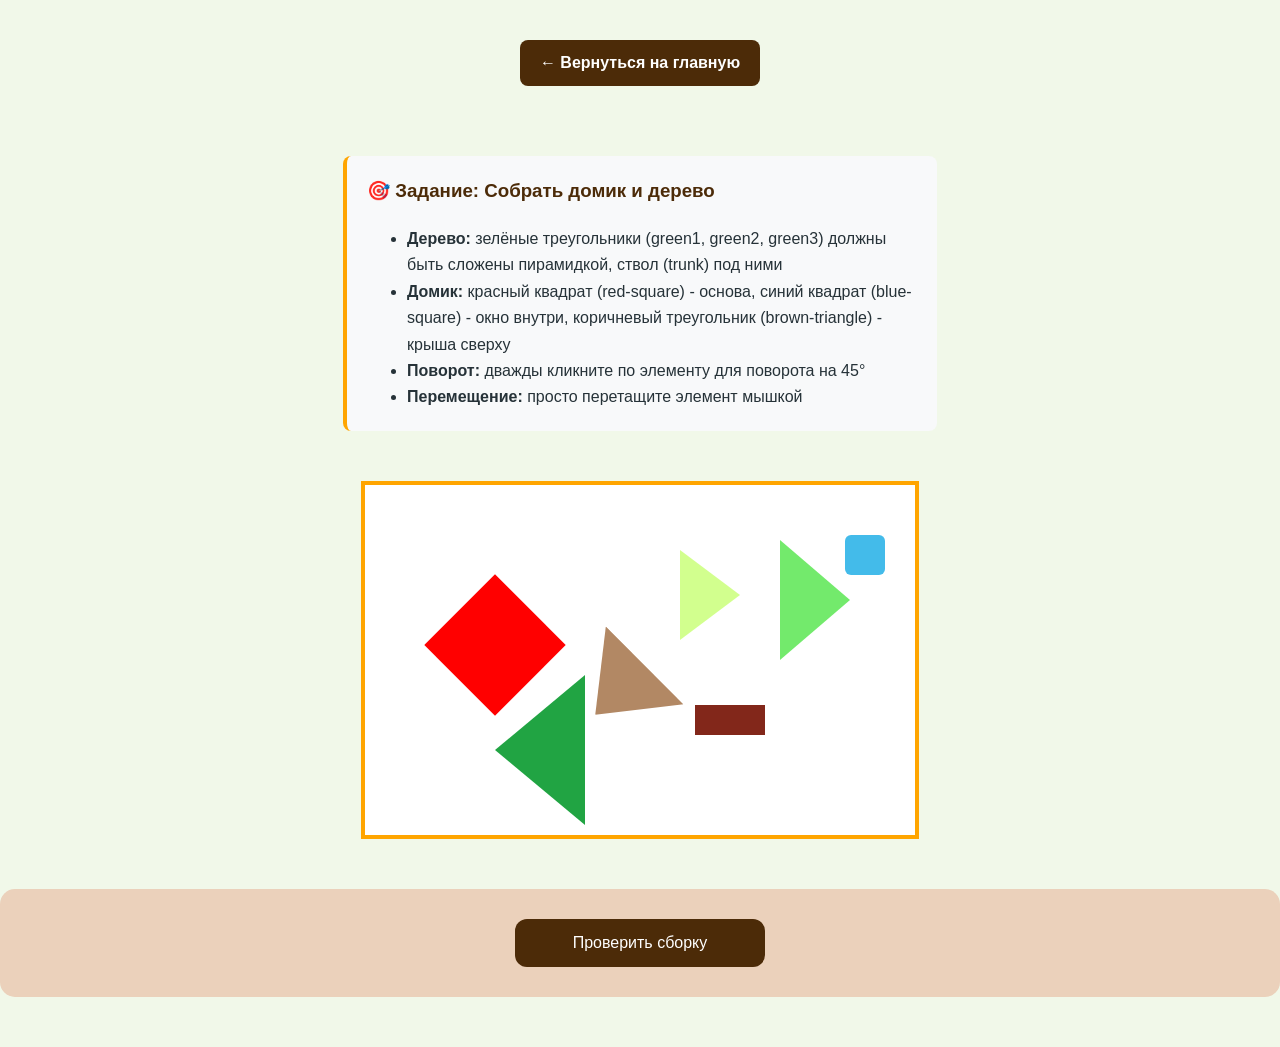
==== commit 9c816254: "Update index.html" ====
--- a/index.html
+++ b/index.html
@@ -1,87 +1,301 @@
 <!DOCTYPE html>
 <html lang="ru">
 <head>
-  <meta charset="UTF-8" />
-  <meta name="viewport" content="width=device-width, initial-scale=1.0" />
-  <title>Туристический гид по Гатчине</title>
-  <link href="https://fonts.googleapis.com/css2?family=Montserrat:wght@400;700&display=swap" rel="stylesheet" />
-  <link rel="stylesheet" href="style.css" />
+    <meta charset="UTF-8">
+    <title>Задание 4 - Собрать домик</title>
+    <link rel="stylesheet" href="../style.css">
+    <style>
+        /* ========== КОНТЕЙНЕР ДЛЯ ПАЗЛА ========== */
+        .puzzle-area {
+            position: relative;           /* Все фигуры позиционируются относительно этого блока */
+            width: 550px;                  /* Ширина рабочей области */
+            height: 350px;                 /* Высота рабочей области */
+            border: 4px solid orange;      /* Оранжевая рамка (выделяет область) */
+            margin: 50px auto;             /* Центрирование по горизонтали */
+            background: #FFFFFF;            /* Белый фон */
+        }
+
+        /* ========== ПАНЕЛЬ УПРАВЛЕНИЯ ========== */
+        .puzzle-controls {
+            display: flex;
+            flex-direction: column;         /* Кнопка одна, но могло быть больше */
+            align-items: center;            /* Центрирование по горизонтали */
+            gap: 20px;
+            width: 100%;
+            margin: 20px auto 50px auto;
+            background: #EBD1BB;             /* Бежевый фон */
+            padding: 30px 0;
+            border-radius: 15px;
+        }
+
+        /* ========== КНОПКА ПРОВЕРКИ ========== */
+        .check-btn {
+            background: #4C2B08;             /* Темно-коричневый */
+            color: white;
+            border: none;
+            padding: 15px 30px;
+            border-radius: 12px;
+            cursor: pointer;
+            font-size: 16px;
+            min-width: 250px;
+            transition: transform 0.2s, box-shadow 0.2s;
+        }
+        .check-btn:hover {
+            transform: translateY(-2px);      /* Приподнимается при наведении */
+            box-shadow: 0 5px 15px rgba(76, 43, 8, 0.4);
+        }
+
+        /* ========== ОБЩИЕ СТИЛИ ДЛЯ ФИГУР ========== */
+        .shape {
+            position: absolute;              /* Все фигуры позиционируются абсолютно */
+            cursor: grab;                    /* Курсор "схватить" */
+        }
+        .shape:active {
+            cursor: grabbing;                 /* Курсор "схвачено" при перетаскивании */
+        }
+
+        /* ========== ЗЕЛЕНЫЕ ТРЕУГОЛЬНИКИ (ЧАСТИ ДЕРЕВА) ========== */
+        /* Нижняя часть дерева (самая большая) */
+        .green1 { 
+            background: #21A443; 
+            width: 150px; 
+            height: 90px;
+            clip-path: polygon(75px 0, 150px 90px, 0 90px);  /* Форма треугольника */
+            top: 220px; 
+            left: 100px; 
+            z-index: 30;
+            transform: rotate(270deg);        /* Повернут на 270° */
+        }
+
+        /* Средняя часть дерева */
+        .green2 { 
+            background: #73EA6C; 
+            width: 120px; 
+            height: 70px;
+            clip-path: polygon(60px 0, 120px 70px, 0 70px);
+            top: 80px; 
+            left: 390px; 
+            z-index: 31;
+            transform: rotate(90deg);
+        }
+
+        /* Верхняя часть дерева */
+        .green3 { 
+            background: #D2FF8E; 
+            width: 90px; 
+            height: 60px;
+            clip-path: polygon(45px 0, 90px 60px, 0 60px);
+            top: 80px; 
+            left: 300px; 
+            z-index: 32;
+            transform: rotate(90deg); 
+        }
+
+        /* ========== СТВОЛ ДЕРЕВА ========== */
+        .trunk {
+            width: 30px; 
+            height: 70px;
+            background: #82271A;              /* Коричневый */
+            top: 200px; 
+            left: 350px;
+            z-index: 20;
+            transform: rotate(90deg);          /* Повернут горизонтально */
+        }
+
+        /* ========== СТЕНА ДОМИКА (КРАСНЫЙ КВАДРАТ) ========== */
+        .red-square {
+            width: 100px; 
+            height: 100px;
+            background: #FF0000;               /* Ярко-красный */
+            top: 110px; 
+            left: 80px;
+            z-index: 10;
+            transform: rotate(45deg);           /* Повернут на 45° (ромб) */
+        }
+
+        /* ========== ОКНО (СИНИЙ КВАДРАТ) ========== */
+        .blue-square {
+            width: 40px; 
+            height: 40px;
+            background: #43BBEA;                /* Голубой */
+            top: 50px; 
+            left: 480px;
+            border-radius: 6px;                  /* Чуть скругленные углы */
+            z-index: 12;
+        }
+
+        /* ========== КРЫША ДОМИКА (КОРИЧНЕВЫЙ ТРЕУГОЛЬНИК) ========== */
+        .brown-triangle {
+            width: 110px; 
+            height: 70px;
+            background: #B28864;                 /* Светло-коричневый */
+            clip-path: polygon(55px 0, 0 70px, 110px 70px);  /* Форма треугольника */
+            top: 170px; 
+            left: 200px;
+            z-index: 11;
+            transform: rotate(225deg);            /* Повернут */
+        }
+
+        /* ========== ВСПЛЫВАЮЩИЕ ОКНА (УСПЕХ/ОШИБКА) ========== */
+        .success-popup, .error-popup {
+            position: fixed;                     /* Фиксированное позиционирование относительно окна */
+            top: 50%;                             /* Центрирование по вертикали */
+            left: 50%;                             /* Центрирование по горизонтали */
+            background: white;
+            z-index: 99999;                        /* Очень высокий слой (поверх всего) */
+            text-align: center;
+            display: none;                         /* По умолчанию скрыты */
+            opacity: 0;
+        }
+
+        /* Окно успеха */
+        .success-popup {
+            padding: 40px 50px;
+            border-radius: 15px;
+            box-shadow: 0 10px 40px rgba(0,0,0,0.3);
+            border: 4px solid #4CAF50;             /* Зеленая рамка */
+        }
+
+        /* Окно ошибки */
+        .error-popup {
+            padding: 30px 40px;
+            border-radius: 15px;
+            box-shadow: 0 10px 30px rgba(0,0,0,0.2);
+            border: 4px solid #FF9800;             /* Оранжевая рамка */
+            max-width: 450px;
+        }
+
+        /* ========== АНИМАЦИИ ДЛЯ ВСПЛЫВАЮЩИХ ОКОН ========== */
+        .popup-show {
+            display: block !important;
+            animation: popupFadeIn 0.3s forwards;  /* Плавное появление */
+        }
+        .popup-hide {
+            animation: popupFadeOut 0.3s forwards; /* Плавное исчезновение */
+        }
+
+        @keyframes popupFadeIn {
+            0% { 
+                opacity: 0;
+                transform: translate(-50%, -50%) scale(0.8);
+            }
+            70% { 
+                opacity: 1;
+                transform: translate(-50%, -50%) scale(1.05);
+            }
+            100% { 
+                opacity: 1;
+                transform: translate(-50%, -50%) scale(1);
+            }
+        }
+
+        @keyframes popupFadeOut {
+            0% { 
+                opacity: 1;
+                transform: translate(-50%, -50%) scale(1);
+            }
+            100% { 
+                opacity: 0;
+                transform: translate(-50%, -50%) scale(0.8);
+            }
+        }
+
+        /* ========== ТЕКСТ ВО ВСПЛЫВАЮЩИХ ОКНАХ ========== */
+        .success-title {
+            font-size: 24px;
+            font-weight: bold;
+            color: #2E7D32;                        /* Темно-зеленый */
+        }
+        .error-title {
+            font-size: 24px;
+            font-weight: bold;
+            color: #D32F2F;                         /* Темно-красный */
+        }
+
+        /* ========== БЛОК ИНСТРУКЦИИ ========== */
+        .instruction-box {
+            background: #f8f9fa;
+            border-left: 4px solid orange;
+            padding: 20px;
+            margin: 30px auto;
+            max-width: 550px;
+            border-radius: 8px;
+        }
+        .instruction-box h3 {
+            margin-top: 0;
+            color: #4C2B08;
+        }
+        .instruction-box ul {
+            margin-bottom: 0;
+        }
+
+        /* ========== КНОПКА ВОЗВРАТА ========== */
+        .back-link {
+            display: inline-block;
+            margin: 20px auto;
+            padding: 10px 20px;
+            background: #4C2B08;
+            color: white;
+            text-decoration: none;
+            border-radius: 8px;
+            font-weight: bold;
+        }
+        .back-link:hover {
+            background: #6b3e0b;
+        }
+    </style>
 </head>
 <body>
-  <header>
-    <div class="logo" aria-label="Логотип — Гатчинский дворец">
-      <div class="column left"></div>
-      <div class="column center"></div>
-      <div class="column right"></div>
-      <div class="roof"></div>
-      <div class="park"></div>
-    </div>
-    <nav>
-      <a href="index.html" class="active">Главная</a>
-      <a href="#attractions">Маршруты</a>
-      <a href="#contacts">Контакты</a>
-      <a href="zadanie1/index.html">Задание 1</a>
-      <a href="zadanie2/index.html">Задание 2</a>
-      <a href="zadanie3/index.html">Задание 3</a>
-      <a href="zadanie4/index.html">Задание 4</a>
-      <a href="Game_Kostin_SmyslSlova/index.html">Смысл слова</a>
-    </nav>
-  </header>
-  <main>
-    <section class="hero">
-      <h1>Добро пожаловать в Гатчину — императорскую жемчужину Ленинградской области!</h1>
-      <p>Откройте для себя величие дворцов, тайны подземных ходов и красоту старинных парков</p>
-      <a href="#attractions" class="btn-primary">Начать путешествие</a>
-    </section>
-    <section class="intro-text">
-      <h2>О городе Гатчина</h2>
-      <p>Гатчина — один из самых живописных и исторически значимых городов Ленинградской области, расположенный всего в 45 километрах от Санкт-Петербурга. Основанный в XVIII веке, город стал резиденцией российских императоров и до сих пор хранит дух аристократической эпохи. Главной достопримечательностью Гатчины является величественный Гатчинский дворец, построенный архитектором Антонио Ринальди для графа Григория Орлова, а позже подаренный Екатериной II её сыну Павлу I.</p>
-      <p>Дворец окружён обширным парком с прудами, мостами и павильонами, среди которых особенно выделяется «Эхо» — аккустический грот, где шёпот слышен на расстоянии. Под землёй проложена уникальная система подземных ходов, использовавшихся для тайных выходов императора. Сегодня Гатчинский дворец — музей, входящий в состав «Музеев Московского Кремля», и входит в список объектов Всемирного наследия ЮНЕСКО как часть «Исторического центра Санкт-Петербурга и связанных с ним ансамблей».</p>
-      <p>Город активно развивает культурное наследие: здесь проводятся реконструкции, фестивали исторических костюмов, музыкальные вечера в парке и образовательные программы для школьников. Гатчина — не только место для туристов, но и центр просвещения, где история оживает через интерактивные экспозиции и театральные постановки.</p>
-      <p>Помимо дворца, в Гатчине стоит посетить Белосельский-Белозерский дворец, Александровскую церковь, музей авиации и космонавтики имени Гагарина, а также знаменитый Гатчинский аэродром — один из первых в России. Природа региона отличается мягкими ландшафтами, чистыми озёрами и сосновыми лесами, что делает город идеальным местом для семейного отдыха.</p>
-      <p>Современная Гатчина сочетает историческую атмосферу с развитой инфраструктурой: удобные отели, кафе с авторской кухней, велодорожки и экологические маршруты. Город гордится своими жителями — потомками дворцовых служителей, учёных и военных, чья преданность делу сформировала уникальный характер Гатчины.</p>
-    </section>
-    <section id="attractions" class="image-gallery">
-      <div class="image-wrapper">
-        <img src="images/gatchina_palace.jpg" alt="Гатчинский дворец" />
-        <figcaption>Главный фасад Гатчинского дворца</figcaption>
-      </div>
-      <div class="image-wrapper">
-        <img src="images/gatchina_park.jpg" alt="Парк Гатчинского дворца" />
-        <figcaption>Английский парк с прудами</figcaption>
-      </div>
-      <div class="image-wrapper">
-        <img src="images/gatchina_echo.jpg" alt="Павильон Эхо" />
-        <figcaption>Павильон «Эхо» — акустическое чудо</figcaption>
-      </div>
-      <div class="image-wrapper">
-        <img src="images/gatchina_aerodrome.jpg" alt="Гатчинский аэродром" />
-        <figcaption>Исторический аэродром</figcaption>
-      </div>
-    </section>
-    <section class="highlights">
-      <h2>Что стоит посетить</h2>
-      <div class="cards">
-        <article class="card"><h3>Гатчинский дворец</h3><p>Экскурсии по парадным залам и подземным ходам.</p></article>
-        <article class="card"><h3>Парк «Эхо»</h3><p>Прогулка по аллеям с акустическими загадками.</p></article>
-        <article class="card"><h3>Музей авиации</h3><p>История полётов от братьев Райт до Гагарина.</p></article>
-        <article class="card"><h3>Центр города</h3><p>Уютные улицы, кафе и памятники XIX века.</p></article>
-        <article class="card"><h3>Озеро Сиверское</h3><p>Отдых на природе, рыбалка, веломаршруты.</p></article>
-        <article class="card"><h3>Фестиваль «Императорские прогулки»</h3><p>Ежегодное событие с реконструкциями и балами.</p></article>
-      </div>
-    </section>
-    <section id="contacts" class="contacts-section">
-      <h2>Контакты</h2>
-      <p>Свяжитесь с нами для организации экскурсий:</p>
-      <ul>
-        <li>Email: info@gatchina-guide.ru</li>
-        <li>Телефон: +7 (813) 712-34-56</li>
-        <li>Адрес: Ленинградская обл., г. Гатчина, Дворцовая пл., 1</li>
-      </ul>
-    </section>
-  </main>
-  <footer>
-    © 2026 Туристический гид по Гатчине 
-  </footer>
+    <!-- КНОПКА ВОЗВРАТА -->
+    <div style="text-align: center; padding: 20px;">
+        <a href="../index.html" class="back-link">← Вернуться на главную</a>
+    </div>
+
+    <!-- БЛОК ИНСТРУКЦИИ -->
+    <div class="instruction-box">
+        <h3>🎯 Задание: Собрать домик и дерево</h3>
+        <ul>
+            <li><strong>Дерево:</strong> зелёные треугольники (green1, green2, green3) должны быть сложены пирамидкой, ствол (trunk) под ними</li>
+            <li><strong>Домик:</strong> красный квадрат (red-square) - основа, синий квадрат (blue-square) - окно внутри, коричневый треугольник (brown-triangle) - крыша сверху</li>
+            <li><strong>Поворот:</strong> дважды кликните по элементу для поворота на 45°</li>
+            <li><strong>Перемещение:</strong> просто перетащите элемент мышкой</li>
+        </ul>
+    </div>
+
+    <!-- ОБЛАСТЬ ДЛЯ СБОРКИ -->
+    <div class="puzzle-area">
+        <div id="elements">
+            <!-- Все 7 фигур с классами draggable (для JS) -->
+            <div class="shape green1 draggable"></div>
+            <div class="shape green2 draggable"></div>
+            <div class="shape green3 draggable"></div>
+            <div class="shape trunk draggable"></div>
+            <div class="shape red-square draggable"></div>
+            <div class="shape blue-square draggable"></div>
+            <div class="shape brown-triangle draggable"></div>
+        </div>
+    </div>
+
+    <!-- КНОПКА ПРОВЕРКИ -->
+    <div class="puzzle-controls">
+        <button id="puzzle-check-btn" class="check-btn">
+            Проверить сборку
+        </button>
+    </div>
+
+    <!-- ВСПЛЫВАЮЩЕЕ ОКНО УСПЕХА (изначально скрыто) -->
+    <div id="success-popup" class="popup success-popup" style="display: none;">
+        <div class="success-title">✓ Рисунок собран верно!</div>
+        <p style="margin-top: 10px;">Отличная работа! 🎉</p>
+    </div>
+
+    <!-- ВСПЛЫВАЮЩЕЕ ОКНО ОШИБКИ (изначально скрыто) -->
+    <div id="error-popup" class="popup error-popup" style="display: none;">
+        <div class="error-title">✗ Требуются исправления</div>
+        <p style="margin-top: 10px;">Проверьте расположение и углы поворота элементов</p>
+    </div>
+
+    <!-- ПОДКЛЮЧЕНИЕ JAVASCRIPT -->
+    <script src="script.js"></script>
 </body>
-</html>+</html>
